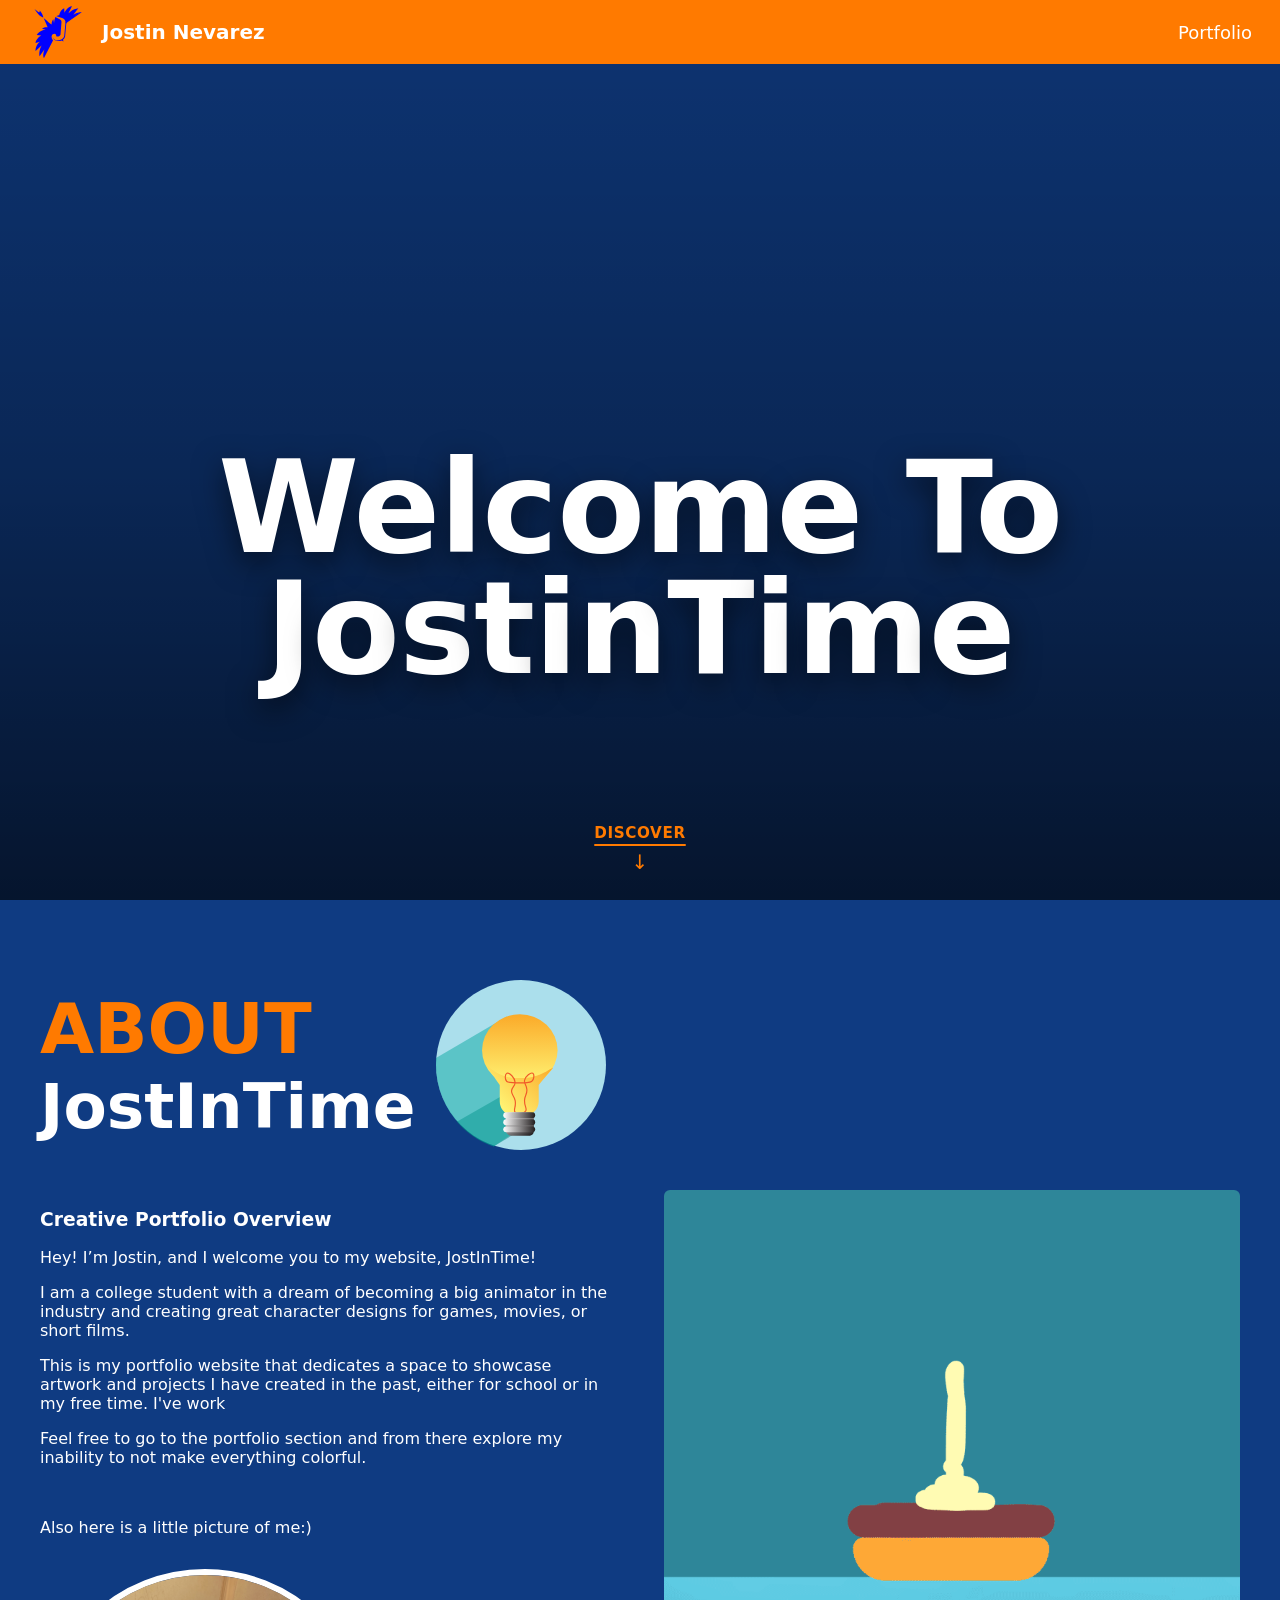
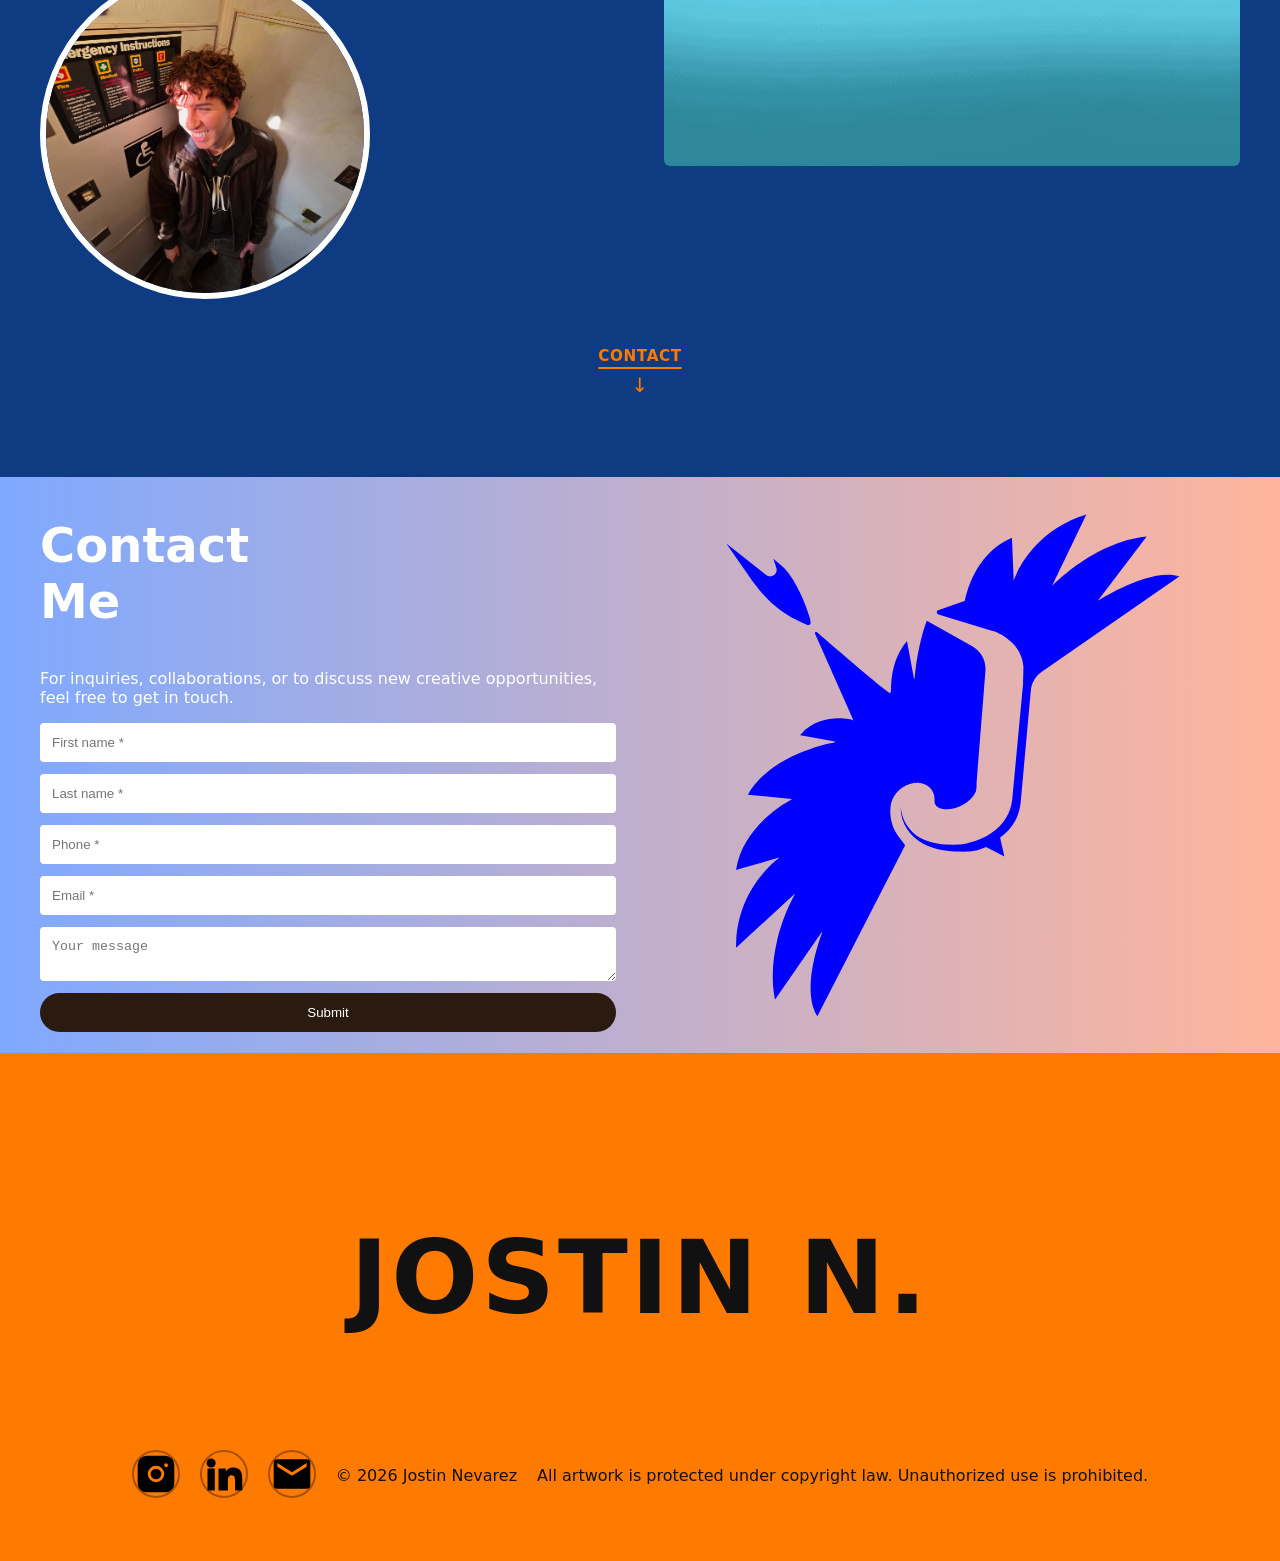
==== JostInTime/index.html @ 269faf14 "Update index.html" ====
<html lang="en">
<head>
  <meta charset="UTF-8" />
  <meta name="viewport" content="width=device-width, initial-scale=1.0" />
  <title>Jostin Nevarez | Portfolio</title>
  <link rel="stylesheet" href="css/main.css" />
  <link rel="icon" href="images/favicon.ico">
</head>

<body>
<!-- TOP BAR ---------------------------------------------------------------------------------->
  <header class="topbar">
    <div class="topbar-inner">
      <a class="brand" href="index.html">
        <img class="brand-logo" src="images/LOGO_3.svg" alt="Logo" />
        <span class="brand-name">Jostin Nevarez</span>
      </a>

      <nav class="nav">
        <a class="nav-link" href="portfolio/portfolio.html">Portfolio</a>
      </nav>
    </div>
  </header>

<!-- HERO ------------------------------------------------------------------------------------>
  <section class="hero">
  <video class="hero-video" autoplay muted loop playsinline>
    <source src="videos/AfterEffects/ParallaxProject.mp4" type="video/mp4" />
    Your browser does not support the video tag.
  </video>

  <div class="hero-overlay"></div>

  <div class="hero-content" id="heroText">
    <h1 class="hero-title">
      <span class="hero-line">Welcome To</span>
      <span id="heroAnimated">JostinTime</span>
    </h1>
  </div>

  <!-- NEW: bottom “discover” cue -->
  <div class="hero-scrollcue">
    <a href="#about" class="scrollcue-link">
      <span class="scrollcue-text">DISCOVER</span>
      <span class="scrollcue-arrow" aria-hidden="true">↓</span>
    </a>
  </div>
</section>

<!-- ABOUT ----------------------------------------------------------------------------------->
  <section id="about" class="about-section">
    <div class="about-container">

      <div class="about-header">
        <h2>ABOUT<br><span>JostInTime</span></h2>
        <img src="images/IconBulb.svg" alt="Idea icon">
      </div>

      <div class="about-content">
        <div class="about-text">
          <h3>Creative Portfolio Overview</h3>

          <p>Hey! I’m Jostin, and I welcome you to my website, JostInTime!</p>

          <p>
            I am a college student with a dream of becoming a big animator in the
            industry and creating great character designs for games, movies,
            or short films.
          </p>

          <p>
            This is my portfolio website that dedicates a space to showcase artwork
            and projects I have created in the past, either for school or in my
            free time. I've work
          </p>

          <p>
            Feel free to go to the portfolio section and from there explore my inability to not make everything colorful.
          </p>

          <br>
          <p>Also here is a little picture of me:)</p>

          <div class="portrait-wrap">
            <img src="images/portrait.jpg" alt="Portrait of Jostin">
          </div>
        </div>

        <div class="about-image-large">
          <img src="videos/gifs/gif1.gif" alt="Artwork preview">
        </div>
      </div>
<div class="about-scrollcue">
  <a href="#contact" class="scrollcue-link">
    <span class="scrollcue-text">CONTACT</span>
    <span class="scrollcue-arrow" aria-hidden="true">↓</span>
  </a>
</div>
    </div>
  </section>

<!-- CONTACT --------------------------------------------------------------------->
  <section id="contact" class="contact-section">
    <div class="contact-container">

      <div class="contact-form">
        <h2>Contact<br>Me</h2>

        <p>
          For inquiries, collaborations, or to discuss new creative
          opportunities, feel free to get in touch.
        </p>

        <form>
          <input type="text" placeholder="First name *">
          <input type="text" placeholder="Last name *">
          <input type="tel" placeholder="Phone *">
          <input type="email" placeholder="Email *">
          <textarea placeholder="Your message"></textarea>
          <button type="submit">Submit</button>
        </form>
      </div>

      <div class="contact-image">
        <img src="images/LOGO_3.svg" alt="Creative image">
      </div>

    </div>
  </section>

<!-- Footer ---------------------------------------------------------------------------->
  <footer class="footer-section">
    <div class="footer-inner">
      <h2 class="footer-name">JOSTIN N.</h2>

      <div class="footer-socials">
        <a href="https://www.instagram.com/jos__draws" target="_blank" rel="noopener" aria-label="Instagram" class="social-link">
          <svg viewBox="0 0 24 24" aria-hidden="true">
            <path d="M7 2h10a5 5 0 0 1 5 5v10a5 5 0 0 1-5 5H7a5 5 0 0 1-5-5V7a5 5 0 0 1 5-5zm5 5.5A4.5 4.5 0 1 0 16.5 12 4.51 4.51 0 0 0 12 7.5zm0 7.4A2.9 2.9 0 1 1 14.9 12 2.9 2.9 0 0 1 12 14.9zM17.5 6.2a1.05 1.05 0 1 0 1.05 1.05A1.05 1.05 0 0 0 17.5 6.2z"/>
          </svg>
        </a>

        <a href="https://www.linkedin.com/in/jostin-nevarez-8647343b5/" target="_blank" rel="noopener" aria-label="LinkedIn" class="social-link">
          <svg viewBox="0 0 24 24" aria-hidden="true">
            <path d="M4.98 3.5a2.48 2.48 0 1 1 0 4.96 2.48 2.48 0 0 1 0-4.96zM3 8.98h3.96V21H3zM9.02 8.98H13v1.64h.06a4.36 4.36 0 0 1 3.92-2.15c4.2 0 4.98 2.77 4.98 6.37V21h-3.96v-5.42c0-1.29-.03-2.95-1.8-2.95-1.8 0-2.08 1.4-2.08 2.85V21H9.02z"/>
          </svg>
        </a>

        <a href="mailto:jostinnev142005@gmail.com" aria-label="Email me" class="social-link">
          <svg viewBox="0 0 24 24" aria-hidden="true">
            <path d="M20 4H4a2 2 0 0 0-2 2v12a2 2 0 0 0 2 2h16a2 2 0 0 0 2-2V6a2 2 0 0 0-2-2zm0 4-8 5-8-5V6l8 5 8-5z"/>
          </svg>
        </a>
        <p>© 2026 Jostin Nevarez</p>
  <p>All artwork is protected under copyright law. Unauthorized use is prohibited.</p>
      </div>
    </div>
  </footer>

  <script>
  document.addEventListener("DOMContentLoaded", () => {
    const title = document.getElementById("heroAnimated");
    if (!title) return;

    const text = title.textContent || "";

    // Accessibility
    title.setAttribute("aria-label", text);

    // Clear text
    title.innerHTML = "";

    let index = 0;

    for (const ch of text) {
      const span = document.createElement("span");
      span.className = "char";
      span.style.setProperty("--i", index);
      span.textContent = ch;
      span.setAttribute("aria-hidden", "true");
      title.appendChild(span);
      index++;
    }
  });
</script>


</body>
</html>
---- JostInTime/css/main.css ----
/* Basic reset */
* { box-sizing: border-box; }
html, body { height: 100%; }

/* Smooth scrolling for anchor links like #about */
html { scroll-behavior: smooth; }

body {
  margin: 0;
  font-family: system-ui, -apple-system, Segoe UI, Roboto, Arial, sans-serif;
  color: #fff;
  background: #0b1020;
}

/* ===== Top bar ===== */
.topbar {
  background: #ff7a00;
  height: 64px;
  display: flex;
  align-items: center;
}

.topbar-inner {
  width: 100%;
  padding: 0 28px;
  display: flex;
  align-items: center;
  justify-content: space-between;
}

.brand {
  display: inline-flex;
  align-items: center;
  gap: 14px;
  text-decoration: none;
  color: #fff;
}

.brand-logo {
  width: 60px;
  height: 60px;
  object-fit: contain;
}

.brand-name {
  font-weight: 600;
  font-size: 20px;
}

.nav-link {
  text-decoration: none;
  color: #fff;
  font-size: 18px;
  font-weight: 500;
}

.nav-link:hover { opacity: 0.85; }

/* ===== Hero ===== */
.hero {
  position: relative;
  height: calc(100vh - 64px);
  min-height: 520px;
  overflow: hidden;
  background: #0f3b82;
}

.hero-video {
  position: absolute;
  inset: 0;
  width: 100%;
  height: 100%;
  object-fit: cover;
  z-index: 0;
}

.hero-overlay {
  position: absolute;
  inset: 0;
  background: linear-gradient(
    to bottom,
    rgba(0,0,0,0.15),
    rgba(0,0,0,0.35),
    rgba(0,0,0,0.65)
  );
  z-index: 1;
}

/* Hero title */
.hero-content {
  position: absolute;
  bottom: 210px;
  left: 50%;
  transform: translateX(-50%);
  width: 100%;
  padding: 0 24px;
  text-align: center;
  z-index: 2;
}

.hero-content h1 {
  margin: 0;
  font-size: clamp(90px, 10vw, 150px);
  font-weight: 800;
  letter-spacing: -1px;
  line-height: 0.95;
  text-shadow: 0 10px 30px rgba(0,0,0,0.55);
}

/* Stack lines */
.hero-title {
  display: flex;
  flex-direction: column;
  align-items: center;
}

.hero-line {
  display: block;
}

/* ===== Continuous letter wave animation ===== */
.hero-title span.char {
  display: inline-block;
  animation: heroWave 2.6s ease-in-out infinite;
  animation-delay: calc(var(--i) * 0.12s);
}

@keyframes heroWave {
  0%   { transform: translateY(0); }
  15%  { transform: translateY(-14px); }
  30%  { transform: translateY(0); }
  100% { transform: translateY(0); }
}

/* Accessibility */
@media (prefers-reduced-motion: reduce) {
  .hero-title span.char {
    animation: none;
  }
}

/* ===== Scroll cue ===== */
.scrollcue-link {
  display: inline-flex;
  flex-direction: column;
  align-items: center;
  gap: 8px;
  text-decoration: none;
}

.scrollcue-text {
  color: #ff7a00;
  font-size: 0.95rem;
  font-weight: 600;
  letter-spacing: 0.6px;
  text-decoration: underline;
  text-underline-offset: 6px;
  text-decoration-thickness: 2px;
}

.scrollcue-arrow {
  color: #ff7a00;
  font-size: 1.25rem;
  animation: scrollCueBounce 1.4s infinite ease-in-out;
}

.hero-scrollcue {
  position: absolute;
  left: 50%;
  bottom: 26px;
  transform: translateX(-50%);
  z-index: 2;
}

@keyframes scrollCueBounce {
  0%, 100% { transform: translateY(0); opacity: 0.9; }
  50% { transform: translateY(6px); opacity: 1; }
}

/* ===== About ===== */
.about-section {
  background: #0f3b82;
  padding: 80px 0;
}

.about-container {
  width: min(1200px, calc(100% - 48px));
  margin: 0 auto;
}

.about-header {
  display: flex;
  align-items: center;
  gap: 20px;
}

.about-header h2 {
  margin: 0;
  font-size: 70px;
  color: #ff7a00;
}

.about-header span {
  color: #fff;
  font-size: 63px;
}

.about-header img {
  width: 170px;
}

.about-content {
  display: grid;
  grid-template-columns: 1fr 1fr;
  gap: 48px;
  margin-top: 40px;
}

.portrait-wrap {
  width: 330px;
  height: 330px;
  border-radius: 50%;
  overflow: hidden;
  margin-top: 32px;
  border: 6px solid #fff;
}

.portrait-wrap img {
  width: 100%;
  height: 100%;
  object-fit: cover;
}

.about-image-large img {
  width: 100%;
  border-radius: 6px;
}

.about-scrollcue {
  display: flex;
  justify-content: center;
  margin-top: 48px;
}

/* ===== Contact ===== */
.contact-section {
  background: linear-gradient(to right, #7fa9ff, #ffb59c);
}

.contact-container {
  width: min(1200px, calc(100% - 48px));
  margin: 0 auto;
  display: grid;
  grid-template-columns: 1fr 1fr;
  gap: 48px;
}

.contact-form h2 {
  font-size: 48px;
}

.contact-form form {
  display: grid;
  gap: 12px;
}

.contact-form input,
.contact-form textarea {
  padding: 12px;
  border-radius: 4px;
  border: none;
}

.contact-form button {
  padding: 12px;
  border-radius: 20px;
  background: #2b1a10;
  color: #fff;
  border: none;
}

/* ===== Footer ===== */
.footer-section {
  background: #ff7a00;
  padding: 80px 24px 60px;
  color: #111;
}

.footer-inner {
  width: min(1200px, calc(100% - 48px));
  margin: 0 auto;
  display: flex;
  flex-direction: column;
  align-items: center;
  gap: 28px;
}

.footer-name {
  font-size: clamp(48px, 8vw, 120px);
  letter-spacing: 3px;
}

.footer-socials {
  display: flex;
  gap: 20px;
}

.social-link {
  width: 48px;
  height: 48px;
  border-radius: 999px;
  border: 2px solid rgba(0,0,0,0.35);
  display: grid;
  place-items: center;
}

.social-link:hover {
  background: rgba(0,0,0,0.12);
  transform: translateY(-2px);
}
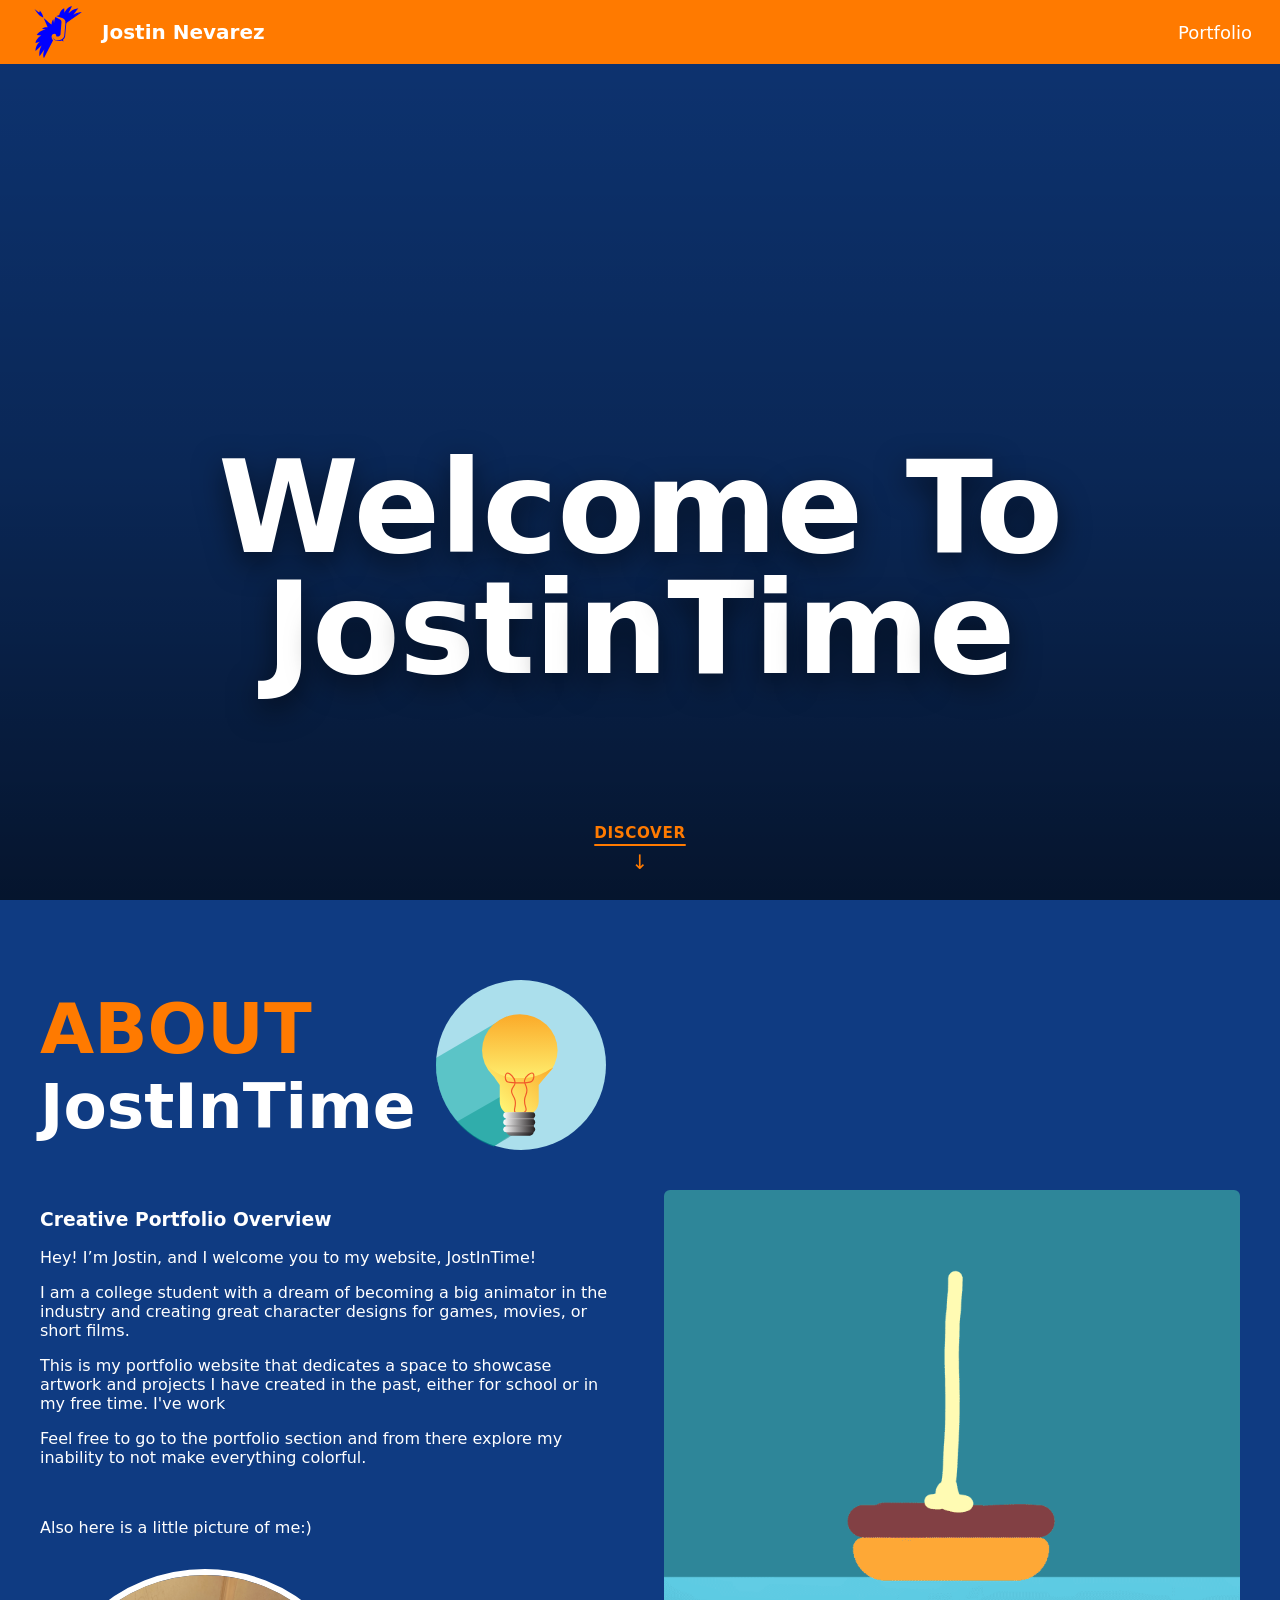
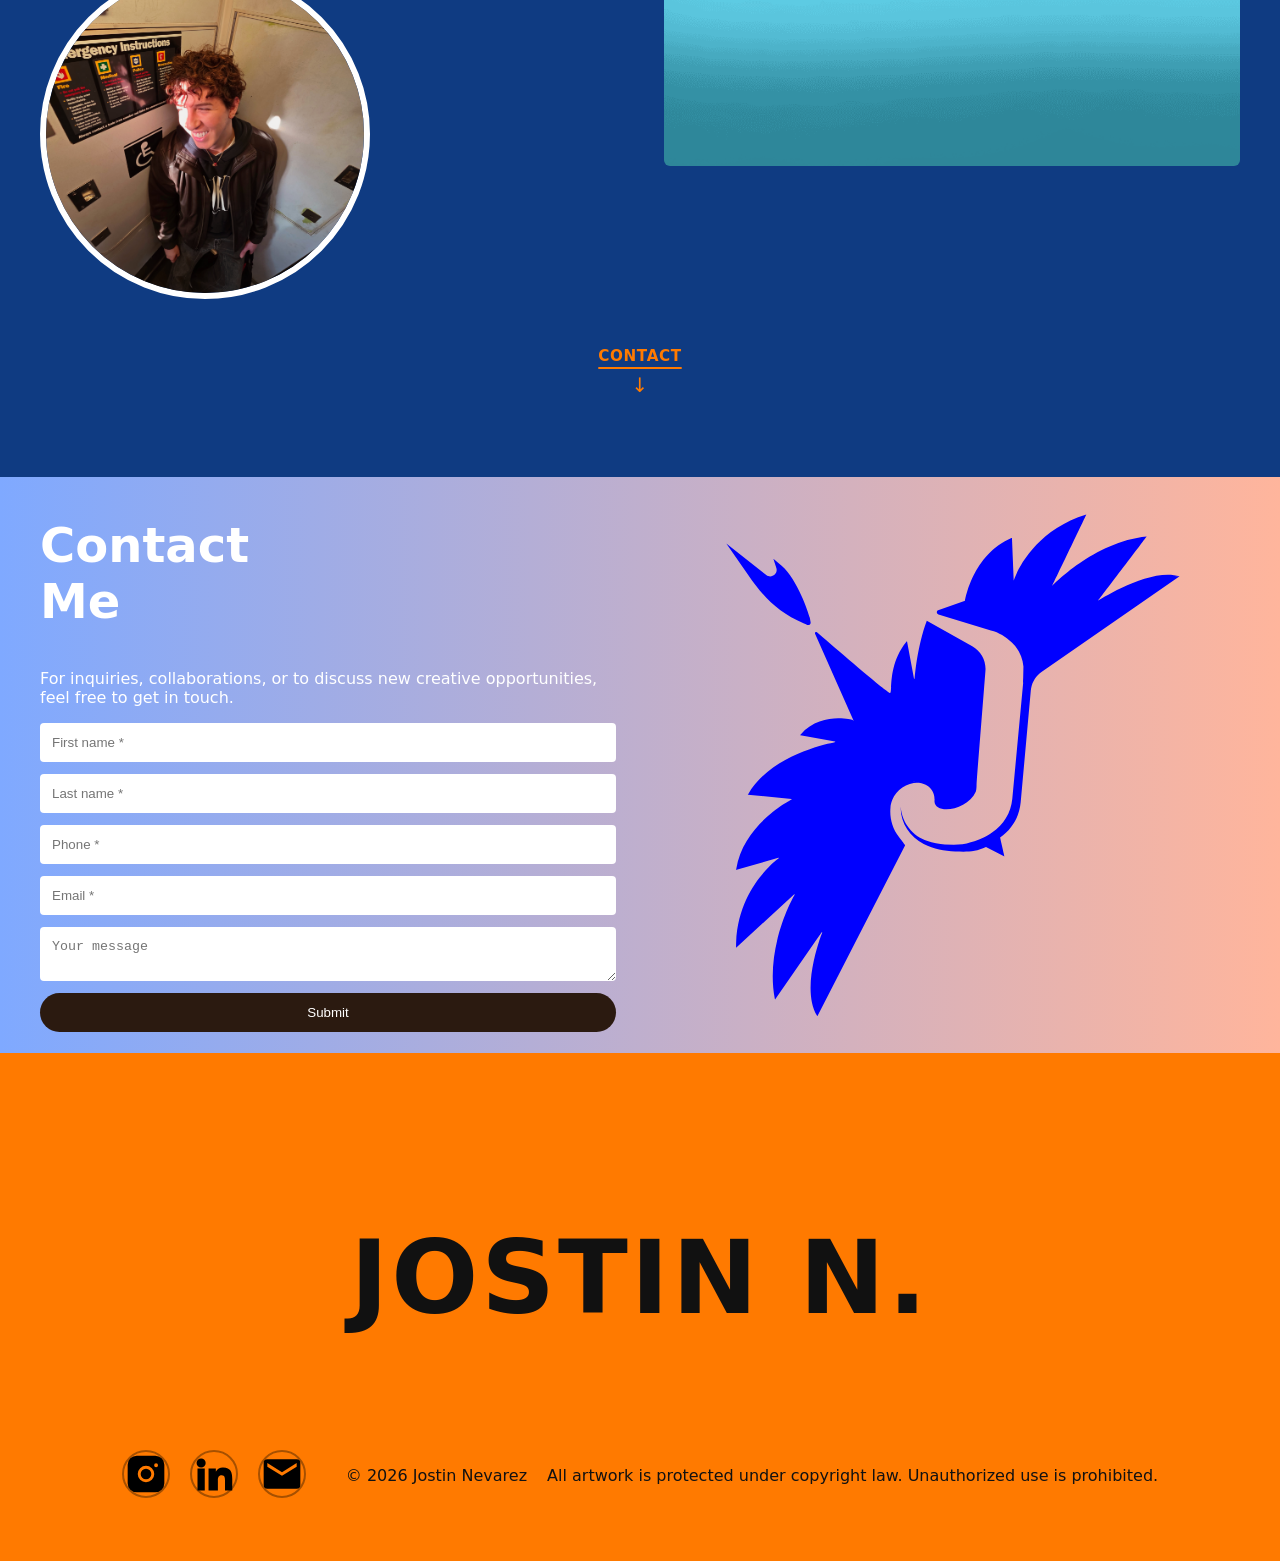
==== commit bec5eb29: "Update index.html" ====
--- a/JostInTime/index.html
+++ b/JostInTime/index.html
@@ -151,6 +151,7 @@
             <path d="M20 4H4a2 2 0 0 0-2 2v12a2 2 0 0 0 2 2h16a2 2 0 0 0 2-2V6a2 2 0 0 0-2-2zm0 4-8 5-8-5V6l8 5 8-5z"/>
           </svg>
         </a>
+        <br>
         <p>© 2026 Jostin Nevarez</p>
   <p>All artwork is protected under copyright law. Unauthorized use is prohibited.</p>
       </div>
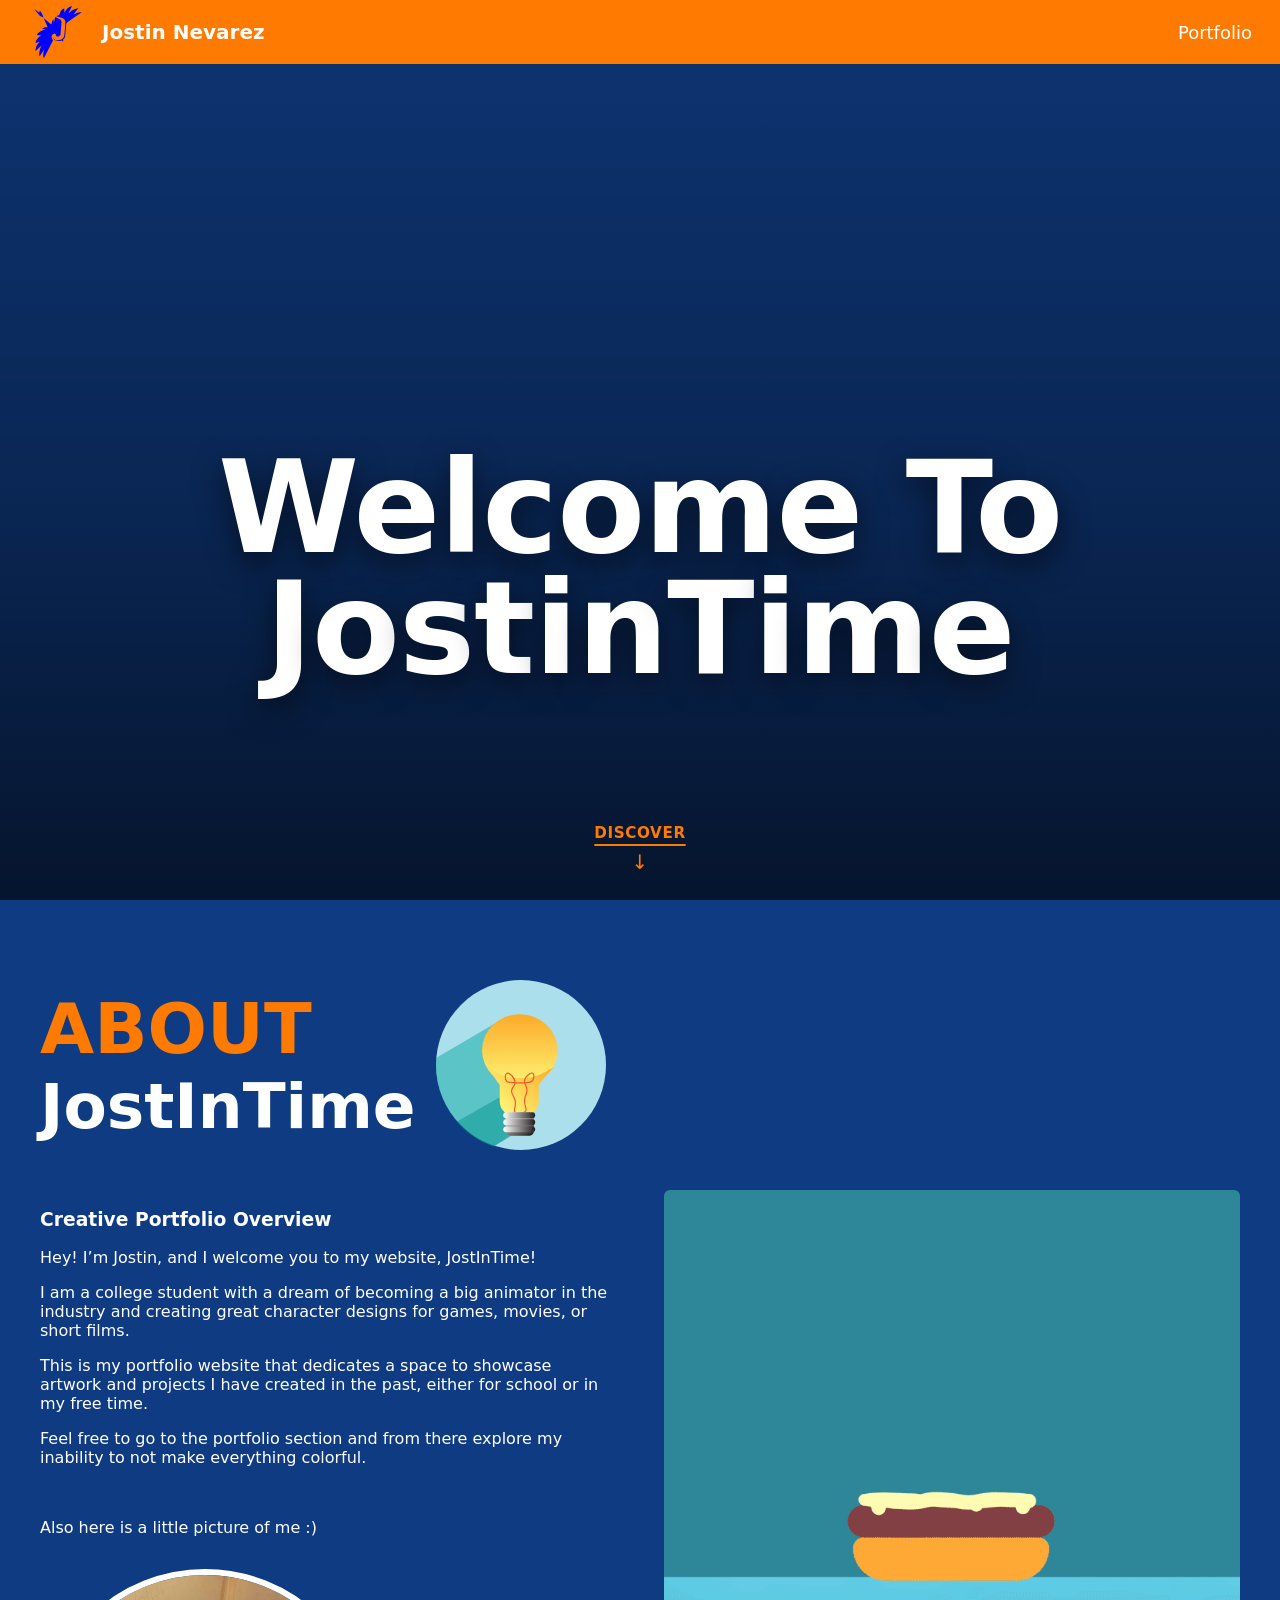
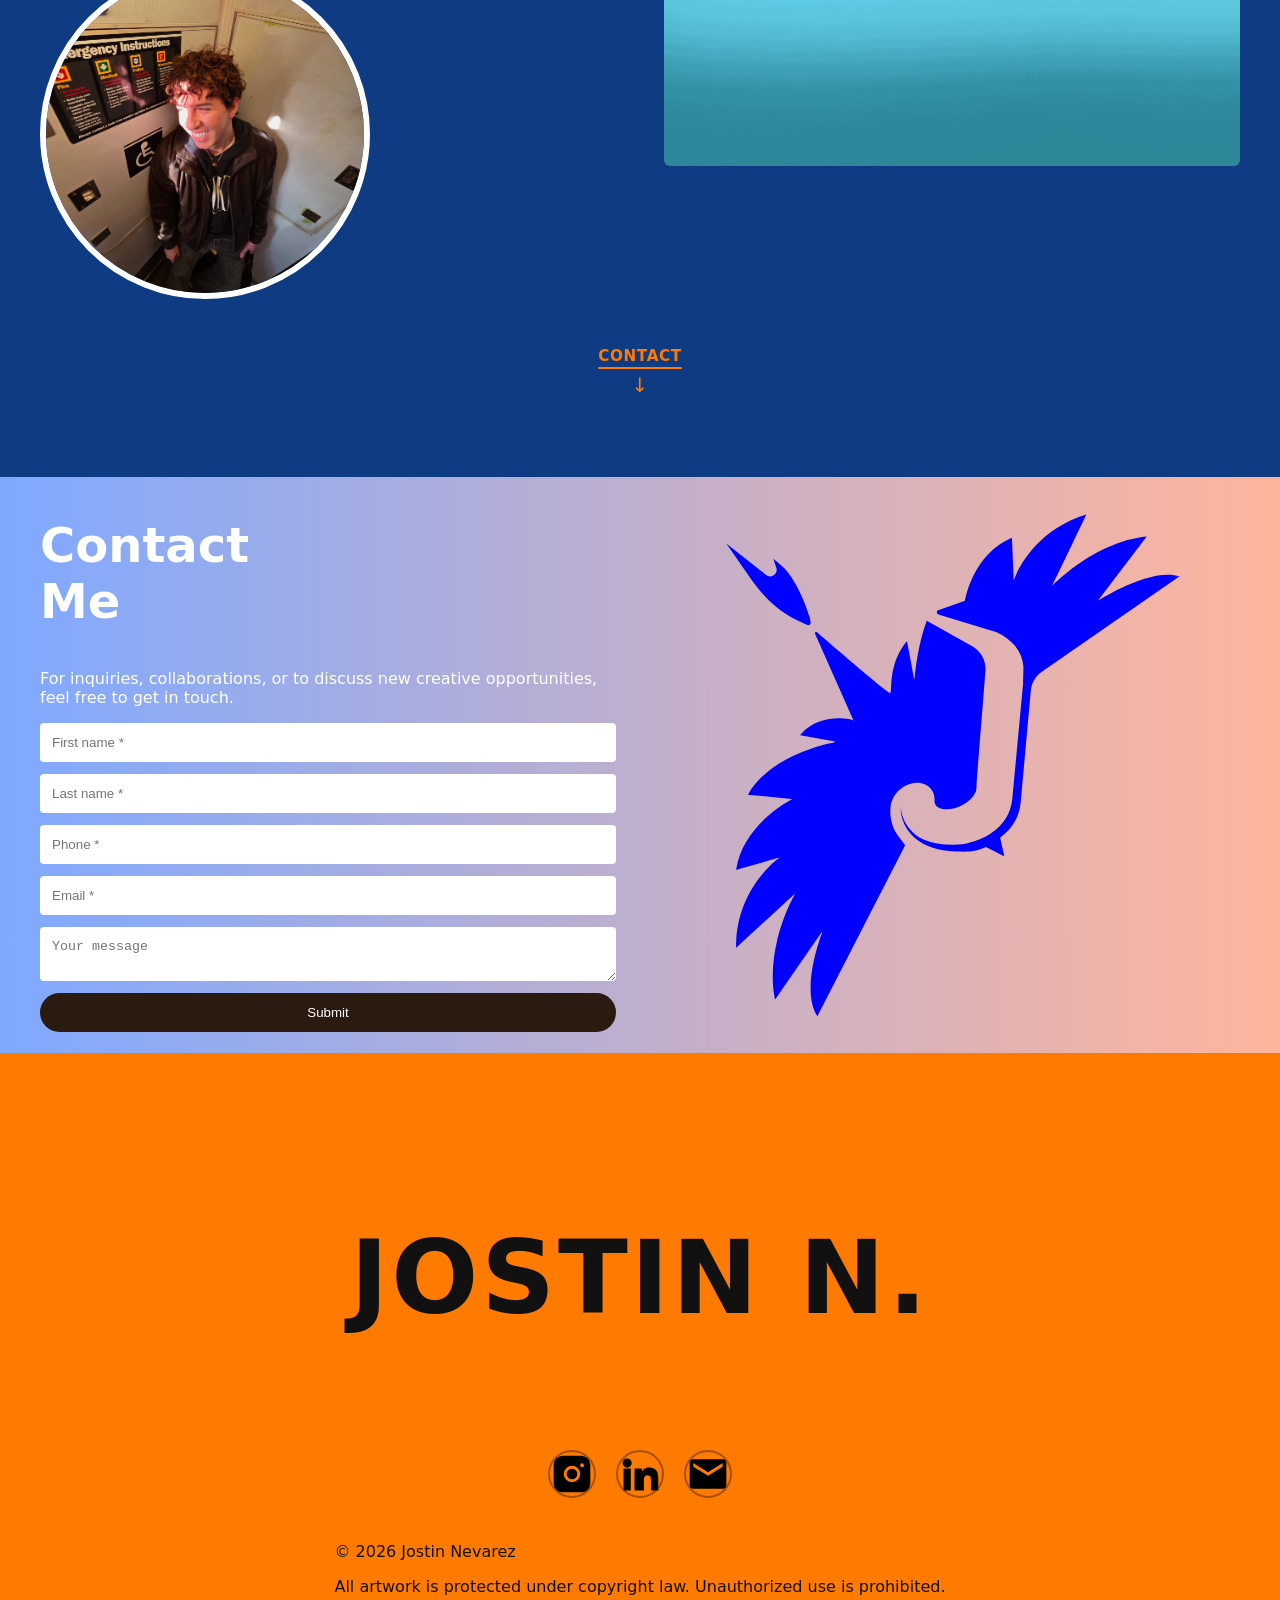
==== commit c6ab10dc: "Update index.html" ====
--- a/JostInTime/index.html
+++ b/JostInTime/index.html
@@ -8,22 +8,23 @@
 </head>
 
 <body>
+
 <!-- TOP BAR ---------------------------------------------------------------------------------->
-  <header class="topbar">
-    <div class="topbar-inner">
-      <a class="brand" href="index.html">
-        <img class="brand-logo" src="images/LOGO_3.svg" alt="Logo" />
-        <span class="brand-name">Jostin Nevarez</span>
-      </a>
-
-      <nav class="nav">
-        <a class="nav-link" href="portfolio/portfolio.html">Portfolio</a>
-      </nav>
-    </div>
-  </header>
+<header class="topbar">
+  <div class="topbar-inner">
+    <a class="brand" href="index.html">
+      <img class="brand-logo" src="images/LOGO_3.svg" alt="Logo" />
+      <span class="brand-name">Jostin Nevarez</span>
+    </a>
+
+    <nav class="nav">
+      <a class="nav-link" href="portfolio/portfolio.html">Portfolio</a>
+    </nav>
+  </div>
+</header>
 
 <!-- HERO ------------------------------------------------------------------------------------>
-  <section class="hero">
+<section class="hero">
   <video class="hero-video" autoplay muted loop playsinline>
     <source src="videos/AfterEffects/ParallaxProject.mp4" type="video/mp4" />
     Your browser does not support the video tag.
@@ -38,7 +39,6 @@
     </h1>
   </div>
 
-  <!-- NEW: bottom “discover” cue -->
   <div class="hero-scrollcue">
     <a href="#about" class="scrollcue-link">
       <span class="scrollcue-text">DISCOVER</span>
@@ -48,151 +48,158 @@
 </section>
 
 <!-- ABOUT ----------------------------------------------------------------------------------->
-  <section id="about" class="about-section">
-    <div class="about-container">
-
-      <div class="about-header">
-        <h2>ABOUT<br><span>JostInTime</span></h2>
-        <img src="images/IconBulb.svg" alt="Idea icon">
-      </div>
-
-      <div class="about-content">
-        <div class="about-text">
-          <h3>Creative Portfolio Overview</h3>
-
-          <p>Hey! I’m Jostin, and I welcome you to my website, JostInTime!</p>
-
-          <p>
-            I am a college student with a dream of becoming a big animator in the
-            industry and creating great character designs for games, movies,
-            or short films.
-          </p>
-
-          <p>
-            This is my portfolio website that dedicates a space to showcase artwork
-            and projects I have created in the past, either for school or in my
-            free time. I've work
-          </p>
-
-          <p>
-            Feel free to go to the portfolio section and from there explore my inability to not make everything colorful.
-          </p>
-
-          <br>
-          <p>Also here is a little picture of me:)</p>
-
-          <div class="portrait-wrap">
-            <img src="images/portrait.jpg" alt="Portrait of Jostin">
-          </div>
-        </div>
-
-        <div class="about-image-large">
-          <img src="videos/gifs/gif1.gif" alt="Artwork preview">
+<section id="about" class="about-section">
+  <div class="about-container">
+
+    <div class="about-header">
+      <h2>ABOUT<br><span>JostInTime</span></h2>
+      <img src="images/IconBulb.svg" alt="Idea icon">
+    </div>
+
+    <div class="about-content">
+      <div class="about-text">
+        <h3>Creative Portfolio Overview</h3>
+
+        <p>Hey! I’m Jostin, and I welcome you to my website, JostInTime!</p>
+
+        <p>
+          I am a college student with a dream of becoming a big animator in the
+          industry and creating great character designs for games, movies,
+          or short films.
+        </p>
+
+        <p>
+          This is my portfolio website that dedicates a space to showcase artwork
+          and projects I have created in the past, either for school or in my
+          free time.
+        </p>
+
+        <p>
+          Feel free to go to the portfolio section and from there explore my inability
+          to not make everything colorful.
+        </p>
+
+        <br>
+
+        <p>Also here is a little picture of me :)</p>
+
+        <div class="portrait-wrap">
+          <img src="images/portrait.jpg" alt="Portrait of Jostin">
         </div>
       </div>
-<div class="about-scrollcue">
-  <a href="#contact" class="scrollcue-link">
-    <span class="scrollcue-text">CONTACT</span>
-    <span class="scrollcue-arrow" aria-hidden="true">↓</span>
-  </a>
-</div>
-    </div>
-  </section>
-
-<!-- CONTACT --------------------------------------------------------------------->
-  <section id="contact" class="contact-section">
-    <div class="contact-container">
-
-      <div class="contact-form">
-        <h2>Contact<br>Me</h2>
-
-        <p>
-          For inquiries, collaborations, or to discuss new creative
-          opportunities, feel free to get in touch.
-        </p>
-
-        <form>
-          <input type="text" placeholder="First name *">
-          <input type="text" placeholder="Last name *">
-          <input type="tel" placeholder="Phone *">
-          <input type="email" placeholder="Email *">
-          <textarea placeholder="Your message"></textarea>
-          <button type="submit">Submit</button>
-        </form>
+
+      <div class="about-image-large">
+        <img src="videos/gifs/gif1.gif" alt="Artwork preview">
       </div>
-
-      <div class="contact-image">
-        <img src="images/LOGO_3.svg" alt="Creative image">
-      </div>
-
-    </div>
-  </section>
-
-<!-- Footer ---------------------------------------------------------------------------->
-  <footer class="footer-section">
-    <div class="footer-inner">
-      <h2 class="footer-name">JOSTIN N.</h2>
-
-      <div class="footer-socials">
-        <a href="https://www.instagram.com/jos__draws" target="_blank" rel="noopener" aria-label="Instagram" class="social-link">
-          <svg viewBox="0 0 24 24" aria-hidden="true">
-            <path d="M7 2h10a5 5 0 0 1 5 5v10a5 5 0 0 1-5 5H7a5 5 0 0 1-5-5V7a5 5 0 0 1 5-5zm5 5.5A4.5 4.5 0 1 0 16.5 12 4.51 4.51 0 0 0 12 7.5zm0 7.4A2.9 2.9 0 1 1 14.9 12 2.9 2.9 0 0 1 12 14.9zM17.5 6.2a1.05 1.05 0 1 0 1.05 1.05A1.05 1.05 0 0 0 17.5 6.2z"/>
-          </svg>
-        </a>
-
-        <a href="https://www.linkedin.com/in/jostin-nevarez-8647343b5/" target="_blank" rel="noopener" aria-label="LinkedIn" class="social-link">
-          <svg viewBox="0 0 24 24" aria-hidden="true">
-            <path d="M4.98 3.5a2.48 2.48 0 1 1 0 4.96 2.48 2.48 0 0 1 0-4.96zM3 8.98h3.96V21H3zM9.02 8.98H13v1.64h.06a4.36 4.36 0 0 1 3.92-2.15c4.2 0 4.98 2.77 4.98 6.37V21h-3.96v-5.42c0-1.29-.03-2.95-1.8-2.95-1.8 0-2.08 1.4-2.08 2.85V21H9.02z"/>
-          </svg>
-        </a>
-
-        <a href="mailto:jostinnev142005@gmail.com" aria-label="Email me" class="social-link">
-          <svg viewBox="0 0 24 24" aria-hidden="true">
-            <path d="M20 4H4a2 2 0 0 0-2 2v12a2 2 0 0 0 2 2h16a2 2 0 0 0 2-2V6a2 2 0 0 0-2-2zm0 4-8 5-8-5V6l8 5 8-5z"/>
-          </svg>
-        </a>
-        <br>
-        <p>© 2026 Jostin Nevarez</p>
-  <p>All artwork is protected under copyright law. Unauthorized use is prohibited.</p>
-      </div>
-    </div>
-  </footer>
-
-  <script>
+    </div>
+
+    <div class="about-scrollcue">
+      <a href="#contact" class="scrollcue-link">
+        <span class="scrollcue-text">CONTACT</span>
+        <span class="scrollcue-arrow" aria-hidden="true">↓</span>
+      </a>
+    </div>
+
+  </div>
+</section>
+
+<!-- CONTACT --------------------------------------------------------------------------------->
+<section id="contact" class="contact-section">
+  <div class="contact-container">
+
+    <div class="contact-form">
+      <h2>Contact<br>Me</h2>
+
+      <p>
+        For inquiries, collaborations, or to discuss new creative
+        opportunities, feel free to get in touch.
+      </p>
+
+      <form>
+        <input type="text" placeholder="First name *">
+        <input type="text" placeholder="Last name *">
+        <input type="tel" placeholder="Phone *">
+        <input type="email" placeholder="Email *">
+        <textarea placeholder="Your message"></textarea>
+        <button type="submit">Submit</button>
+      </form>
+    </div>
+
+    <div class="contact-image">
+      <img src="images/LOGO_3.svg" alt="Jostin Nevarez logo">
+    </div>
+
+  </div>
+</section>
+
+<!-- FOOTER ---------------------------------------------------------------------------------->
+<footer class="footer-section">
+  <div class="footer-inner">
+    <h2 class="footer-name">JOSTIN N.</h2>
+
+    <div class="footer-socials">
+      <a href="https://www.instagram.com/jos__draws" target="_blank" rel="noopener" aria-label="Instagram" class="social-link">
+        <svg viewBox="0 0 24 24" aria-hidden="true">
+          <path d="M7 2h10a5 5 0 0 1 5 5v10a5 5 0 0 1-5 5H7a5 5 0 0 1-5-5V7a5 5 0 0 1 5-5zm5 5.5A4.5 4.5 0 1 0 16.5 12 4.51 4.51 0 0 0 12 7.5zm0 7.4A2.9 2.9 0 1 1 14.9 12 2.9 2.9 0 0 1 12 14.9zM17.5 6.2a1.05 1.05 0 1 0 1.05 1.05A1.05 1.05 0 0 0 17.5 6.2z"/>
+        </svg>
+      </a>
+
+      <a href="https://www.linkedin.com/in/jostin-nevarez-8647343b5/" target="_blank" rel="noopener" aria-label="LinkedIn" class="social-link">
+        <svg viewBox="0 0 24 24" aria-hidden="true">
+          <path d="M4.98 3.5a2.48 2.48 0 1 1 0 4.96 2.48 2.48 0 0 1 0-4.96zM3 8.98h3.96V21H3zM9.02 8.98H13v1.64h.06a4.36 4.36 0 0 1 3.92-2.15c4.2 0 4.98 2.77 4.98 6.37V21h-3.96v-5.42c0-1.29-.03-2.95-1.8-2.95-1.8 0-2.08 1.4-2.08 2.85V21H9.02z"/>
+        </svg>
+      </a>
+
+      <a href="mailto:jostinnev142005@gmail.com" aria-label="Email me" class="social-link">
+        <svg viewBox="0 0 24 24" aria-hidden="true">
+          <path d="M20 4H4a2 2 0 0 0-2 2v12a2 2 0 0 0 2 2h16a2 2 0 0 0 2-2V6a2 2 0 0 0-2-2zm0 4-8 5-8-5V6l8 5 8-5z"/>
+        </svg>
+      </a>
+    </div>
+
+    <div class="footer-copy">
+      <p>© 2026 Jostin Nevarez</p>
+      <p>All artwork is protected under copyright law. Unauthorized use is prohibited.</p>
+    </div>
+  </div>
+</footer>
+
+<script>
   document.addEventListener("DOMContentLoaded", () => {
     const title = document.getElementById("heroAnimated");
-    if (!title) return;
-
-    const text = title.textContent || "";
-
-    // Accessibility
-    title.setAttribute("aria-label", text);
-
-    // Clear text
-    title.innerHTML = "";
-
-    let index = 0;
-
-    for (const ch of text) {
-      const span = document.createElement("span");
-      span.className = "char";
-      span.style.setProperty("--i", index);
-      span.textContent = ch;
-      span.setAttribute("aria-hidden", "true");
-      title.appendChild(span);
-      index++;
+
+    if (title) {
+      const text = title.textContent || "";
+
+      title.setAttribute("aria-label", text);
+      title.innerHTML = "";
+
+      let index = 0;
+
+      for (const ch of text) {
+        const span = document.createElement("span");
+        span.className = "char";
+        span.style.setProperty("--i", index);
+        span.textContent = ch;
+        span.setAttribute("aria-hidden", "true");
+        title.appendChild(span);
+        index++;
+      }
     }
+
+    /* Auto-scroll to About section after 5 seconds */
+    setTimeout(() => {
+      const aboutSection = document.getElementById("about");
+
+      if (aboutSection) {
+        aboutSection.scrollIntoView({
+          behavior: "smooth",
+          block: "start"
+        });
+      }
+    }, 5000);
   });
 </script>
 
-
 </body>
 </html>
-
-
-
-
-
-
-
-
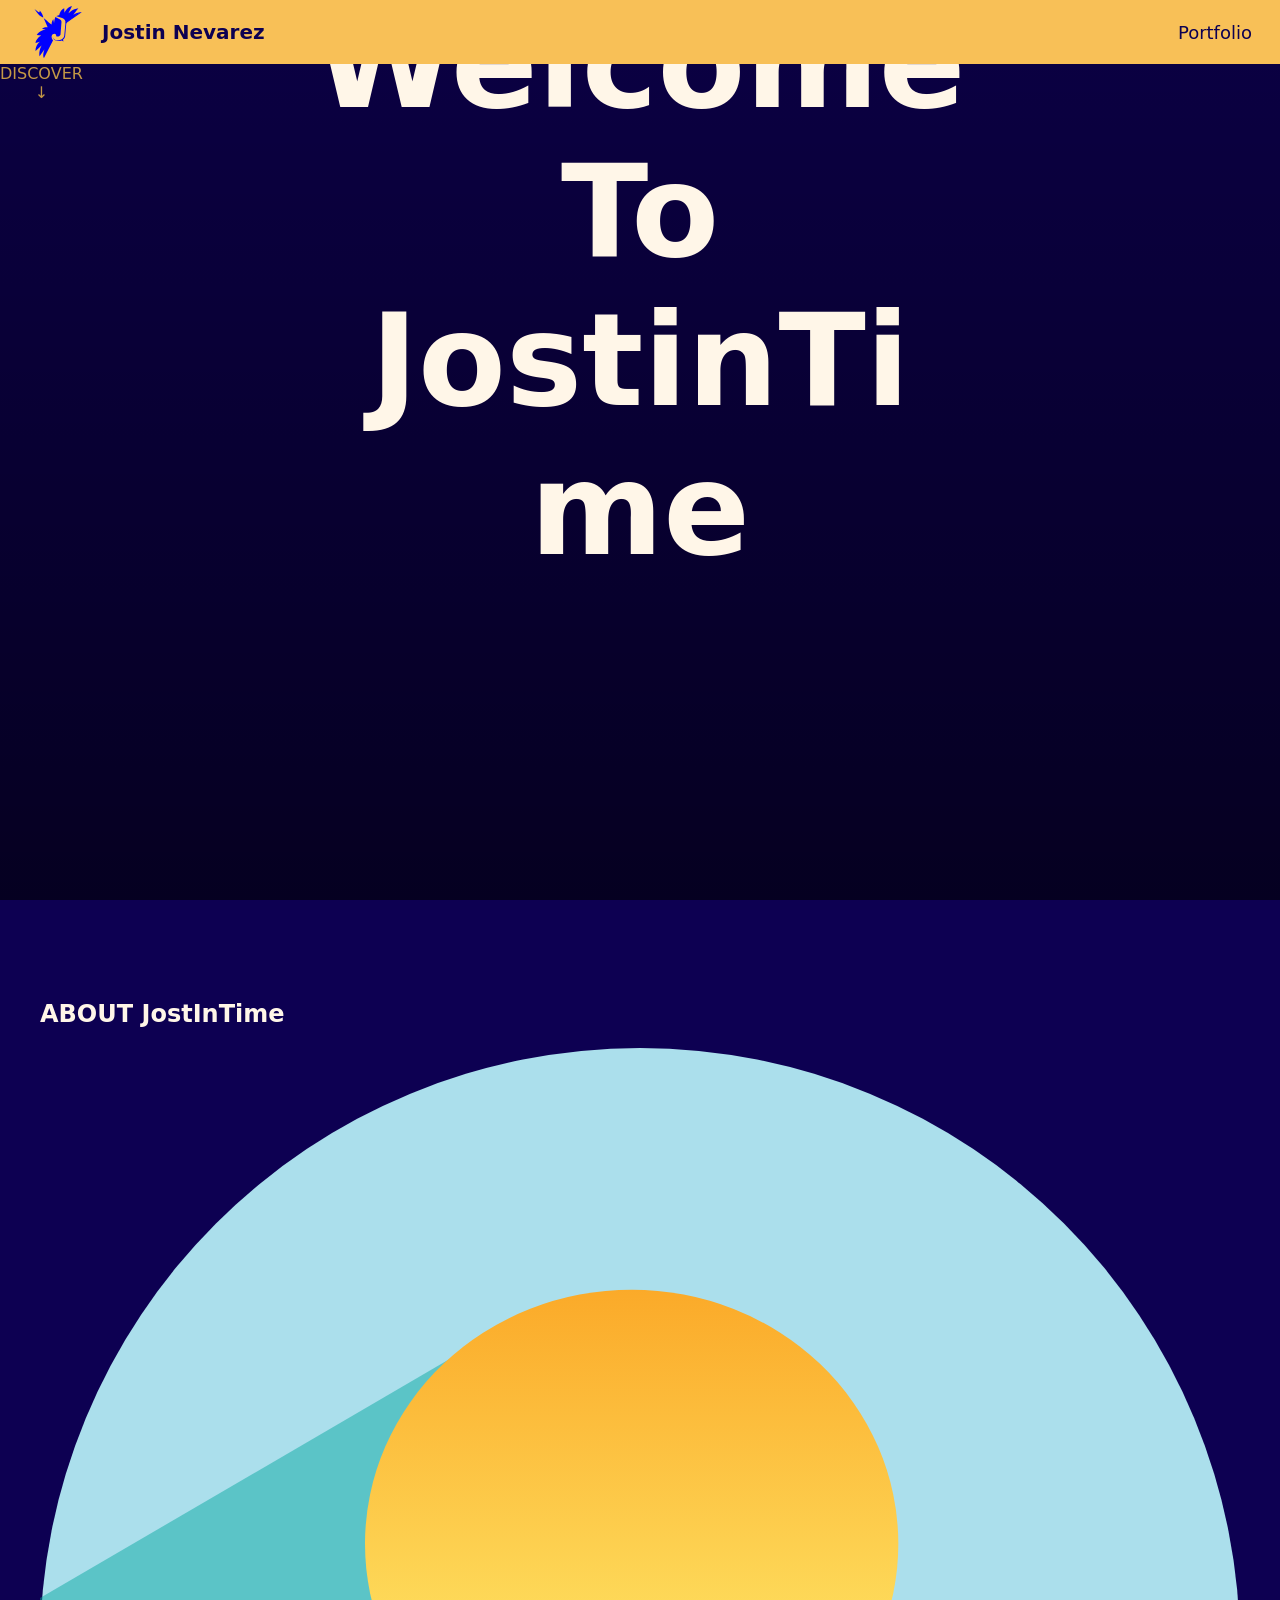
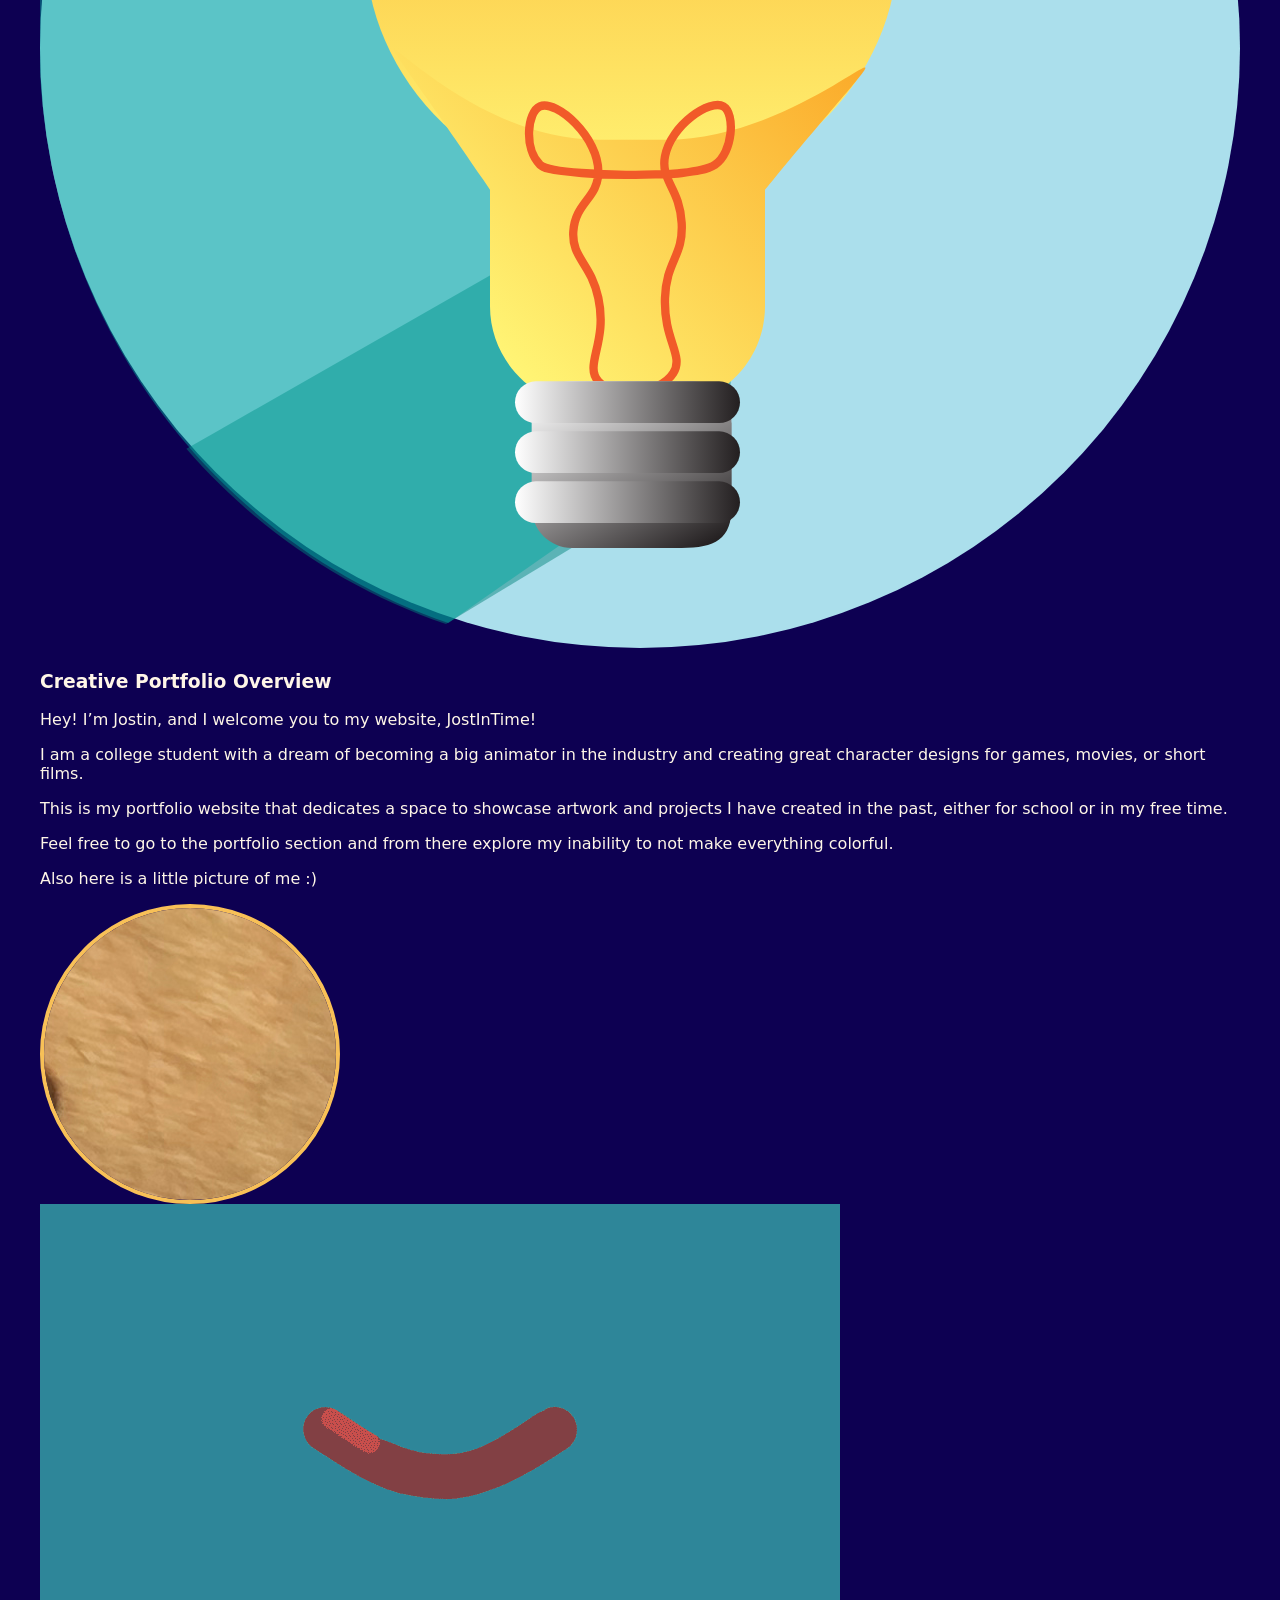
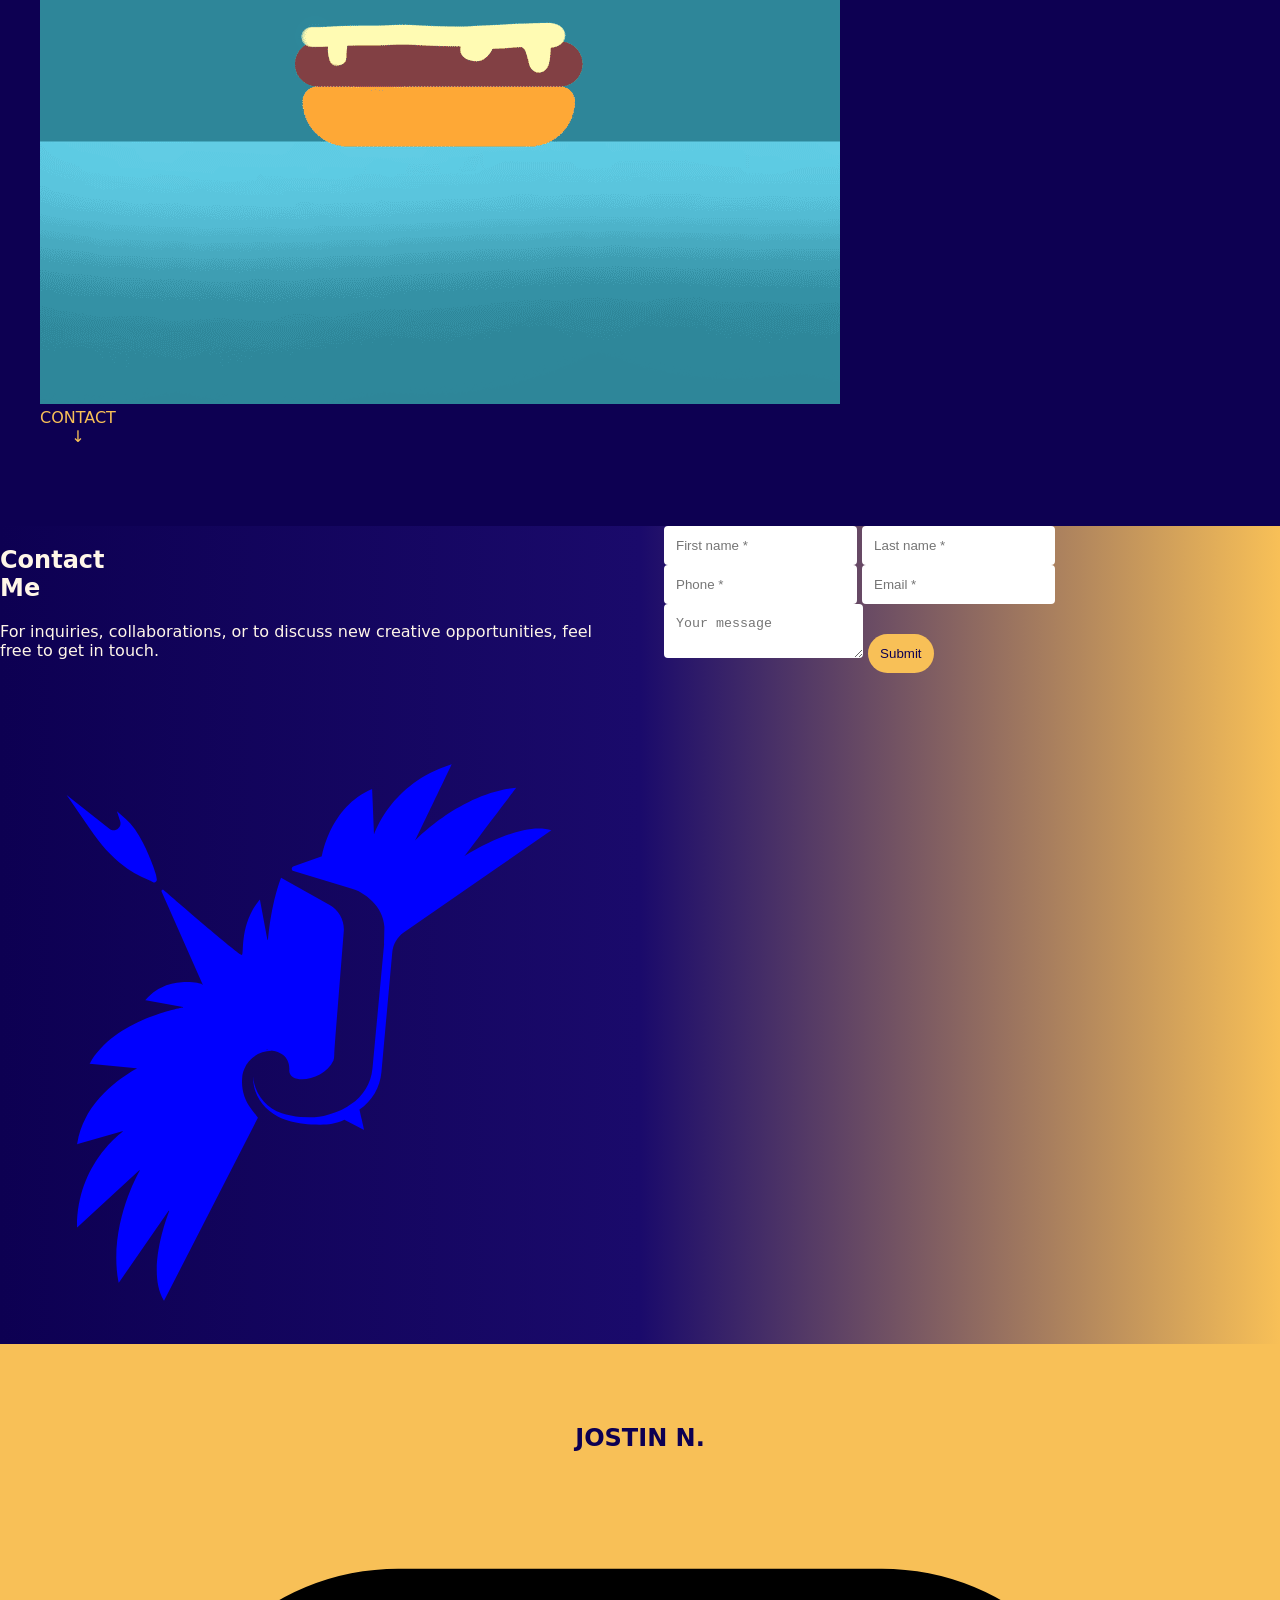
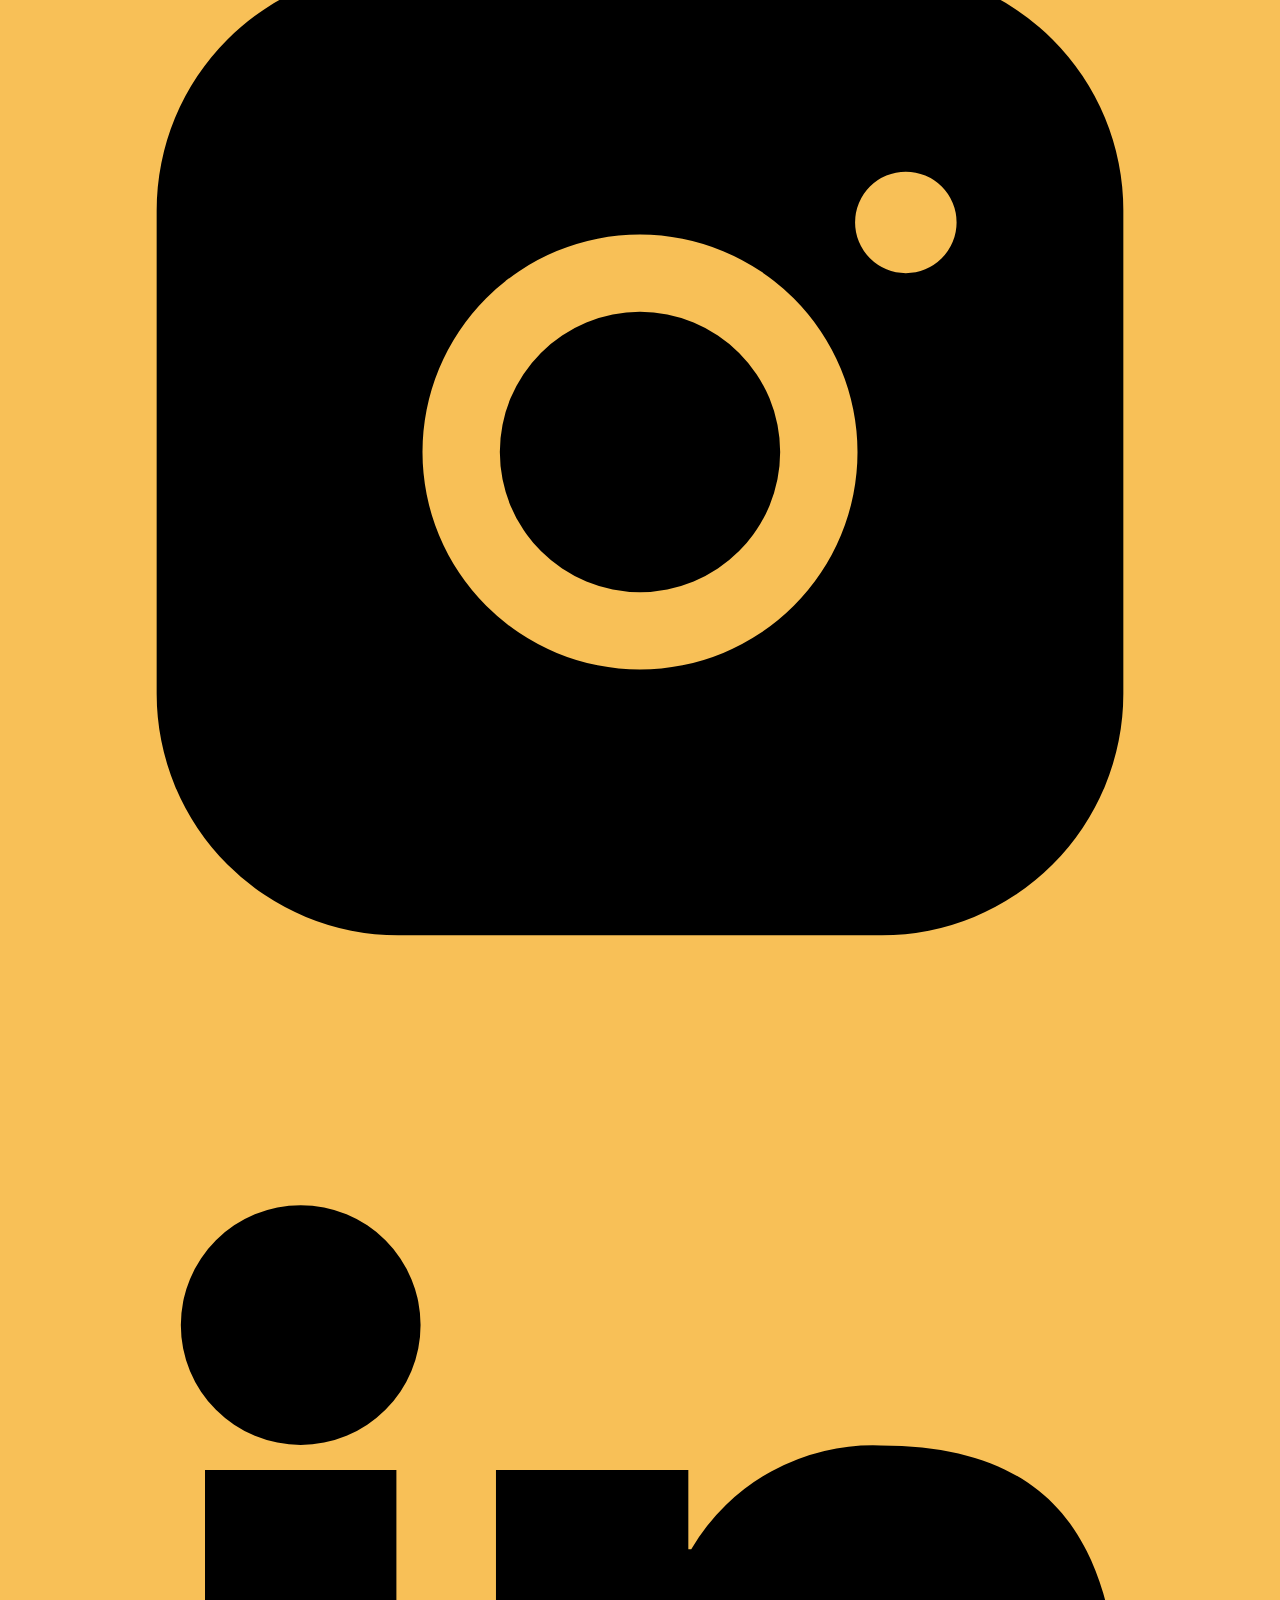
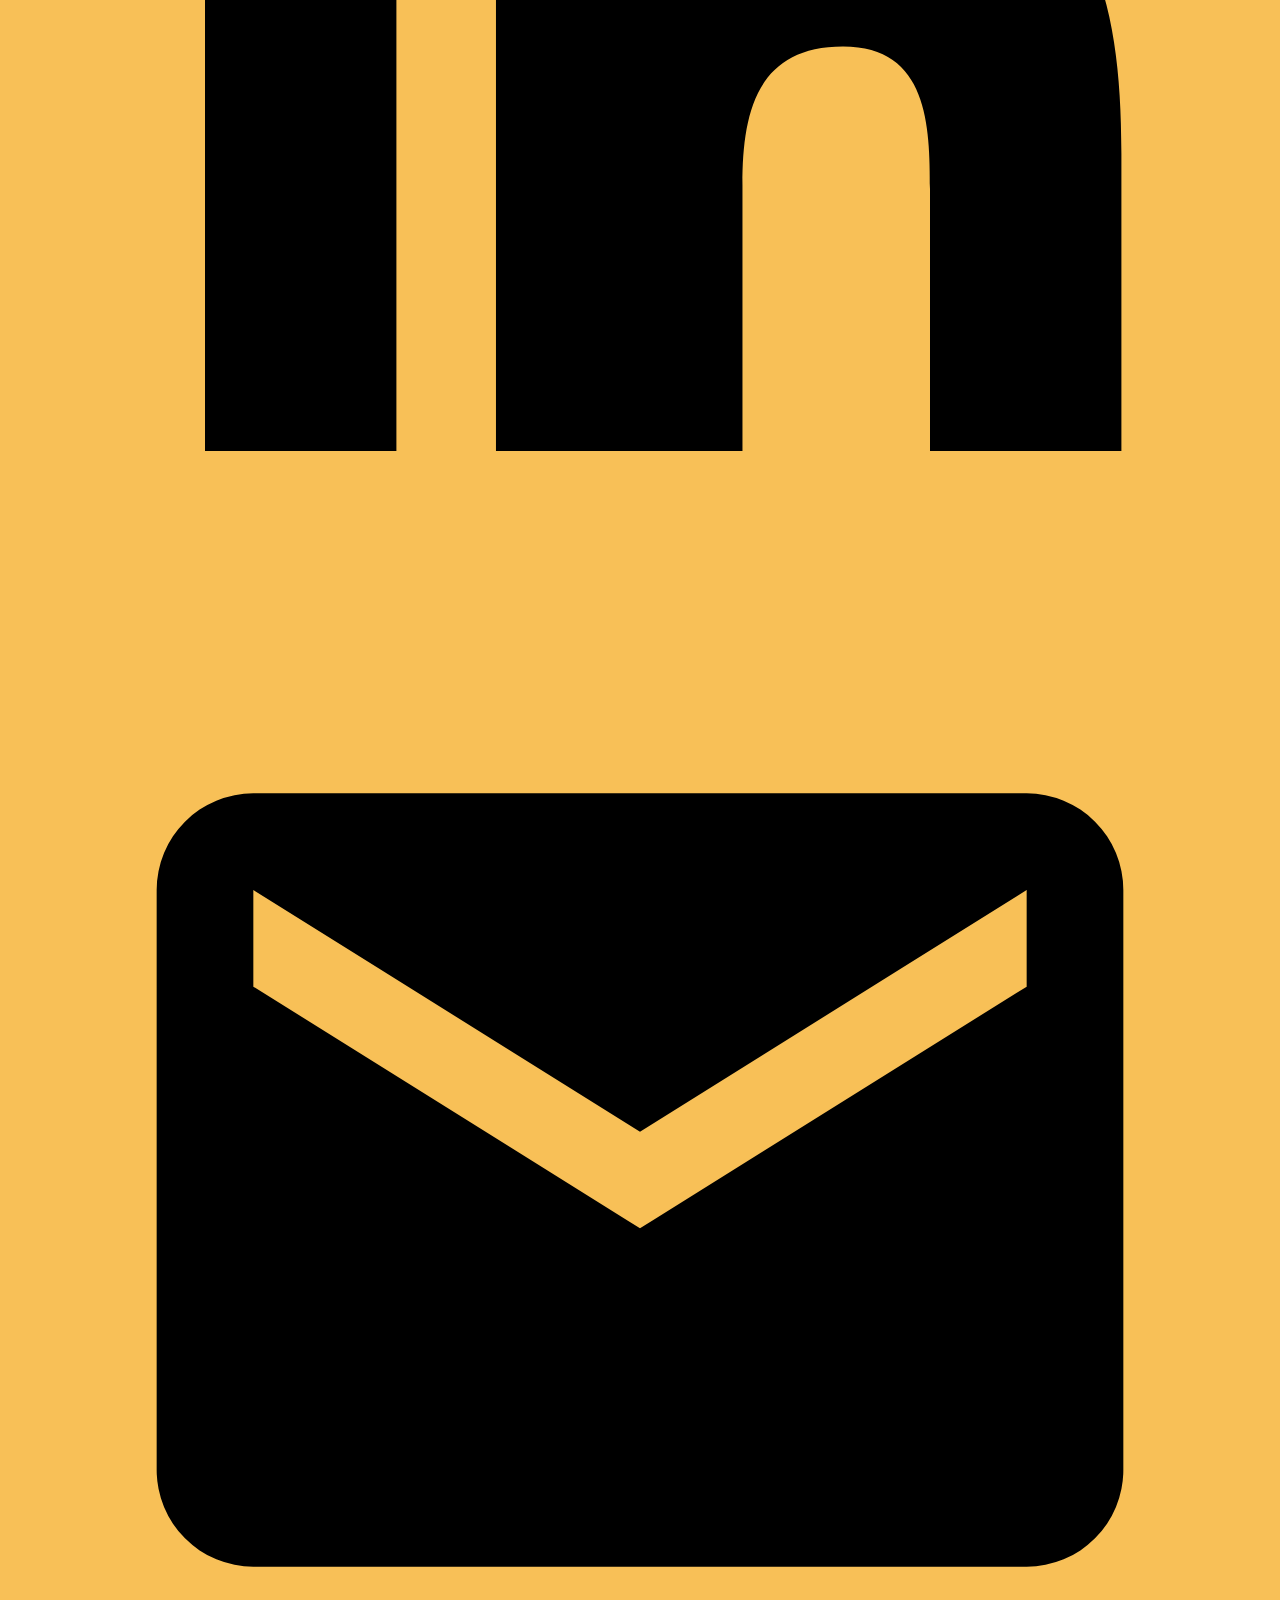
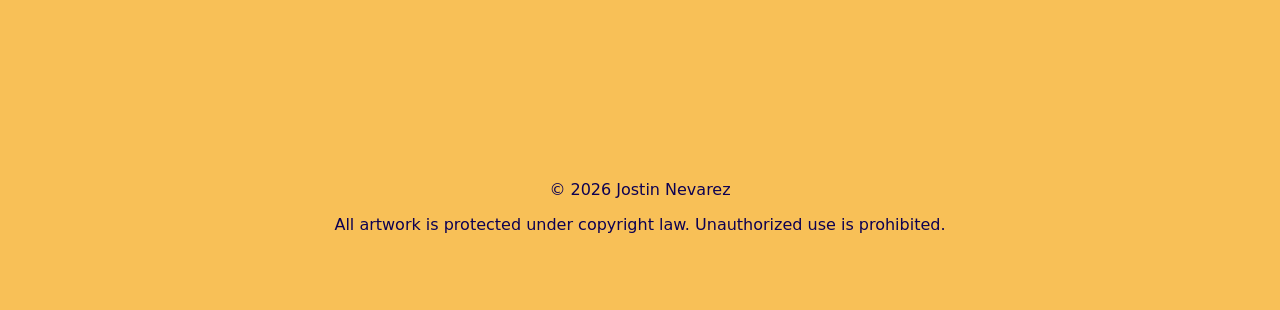
==== commit 1ef6b694: "Update index.html" ====
--- a/JostInTime/index.html
+++ b/JostInTime/index.html
@@ -1,3 +1,4 @@
+<!doctype html>
 <html lang="en">
 <head>
   <meta charset="UTF-8" />
@@ -9,11 +10,10 @@
 
 <body>
 
-<!-- TOP BAR ---------------------------------------------------------------------------------->
 <header class="topbar">
   <div class="topbar-inner">
     <a class="brand" href="index.html">
-      <img class="brand-logo" src="images/LOGO_3.svg" alt="Logo" />
+      <img class="brand-logo" src="images/LOGO_3.svg" alt="Jostin Nevarez logo">
       <span class="brand-name">Jostin Nevarez</span>
     </a>
 
@@ -23,118 +23,132 @@
   </div>
 </header>
 
-<!-- HERO ------------------------------------------------------------------------------------>
-<section class="hero">
-  <video class="hero-video" autoplay muted loop playsinline>
-    <source src="videos/AfterEffects/ParallaxProject.mp4" type="video/mp4" />
-    Your browser does not support the video tag.
-  </video>
-
-  <div class="hero-overlay"></div>
-
-  <div class="hero-content" id="heroText">
-    <h1 class="hero-title">
-      <span class="hero-line">Welcome To</span>
-      <span id="heroAnimated">JostinTime</span>
-    </h1>
-  </div>
-
-  <div class="hero-scrollcue">
-    <a href="#about" class="scrollcue-link">
-      <span class="scrollcue-text">DISCOVER</span>
-      <span class="scrollcue-arrow" aria-hidden="true">↓</span>
-    </a>
-  </div>
-</section>
-
-<!-- ABOUT ----------------------------------------------------------------------------------->
-<section id="about" class="about-section">
-  <div class="about-container">
-
-    <div class="about-header">
-      <h2>ABOUT<br><span>JostInTime</span></h2>
-      <img src="images/IconBulb.svg" alt="Idea icon">
-    </div>
-
-    <div class="about-content">
-      <div class="about-text">
-        <h3>Creative Portfolio Overview</h3>
-
-        <p>Hey! I’m Jostin, and I welcome you to my website, JostInTime!</p>
-
+<main>
+
+  <!-- HERO -->
+  <section class="hero">
+    <video class="hero-video" autoplay muted loop playsinline>
+      <source src="videos/AfterEffects/ParallaxProject.mp4" type="video/mp4">
+      Your browser does not support the video tag.
+    </video>
+
+    <div class="hero-overlay"></div>
+
+    <div class="hero-content">
+      <h1 class="hero-title">
+        <span class="hero-line">Welcome To</span>
+        <span id="heroAnimated">JostinTime</span>
+      </h1>
+    </div>
+
+    <div class="hero-scrollcue">
+      <a href="#about" class="scrollcue-link">
+        <span class="scrollcue-text">DISCOVER</span>
+        <span class="scrollcue-arrow">↓</span>
+      </a>
+    </div>
+  </section>
+
+  <!-- ABOUT -->
+  <section id="about" class="about-section">
+    <div class="about-container">
+
+      <div class="about-left">
+        <div class="about-heading-row">
+          <h2>
+            <span>ABOUT</span>
+            JostInTime
+          </h2>
+
+          <div class="about-divider"></div>
+
+          <img class="about-icon" src="images/IconBulb.svg" alt="Idea icon">
+        </div>
+
+        <div class="about-text">
+          <h3>Creative Portfolio Overview</h3>
+
+          <p>Hey! I’m Jostin, and I welcome you to my website, JostInTime!</p>
+
+          <p>
+            I am a college student with a dream of becoming a big animator in the
+            industry and creating great character designs for games, movies,
+            or short films.
+          </p>
+
+          <p>
+            This is my portfolio website that dedicates a space to showcase artwork
+            and projects I have created in the past, either for school or in my
+            free time.
+          </p>
+
+          <p>
+            Feel free to go to the portfolio section and from there explore my
+            inability to not make everything colorful.
+          </p>
+
+          <p>Also here is a little picture of me :)</p>
+
+          <div class="portrait-wrap">
+            <img src="images/portrait.jpg" alt="Portrait of Jostin">
+          </div>
+        </div>
+      </div>
+
+      <div class="about-right">
+        <img src="videos/gifs/gif1.gif" alt="Artwork preview">
+      </div>
+
+      <div class="about-scrollcue">
+        <a href="#contact" class="scrollcue-link">
+          <span class="scrollcue-text">CONTACT</span>
+          <span class="scrollcue-arrow">↓</span>
+        </a>
+      </div>
+
+    </div>
+  </section>
+
+  <!-- CONTACT -->
+  <section id="contact" class="contact-section">
+    <div class="contact-container">
+
+      <div class="contact-intro">
+        <h2>Contact<br>Me</h2>
         <p>
-          I am a college student with a dream of becoming a big animator in the
-          industry and creating great character designs for games, movies,
-          or short films.
+          For inquiries, collaborations, or to discuss new creative
+          opportunities, feel free to get in touch.
         </p>
-
-        <p>
-          This is my portfolio website that dedicates a space to showcase artwork
-          and projects I have created in the past, either for school or in my
-          free time.
-        </p>
-
-        <p>
-          Feel free to go to the portfolio section and from there explore my inability
-          to not make everything colorful.
-        </p>
-
-        <br>
-
-        <p>Also here is a little picture of me :)</p>
-
-        <div class="portrait-wrap">
-          <img src="images/portrait.jpg" alt="Portrait of Jostin">
-        </div>
-      </div>
-
-      <div class="about-image-large">
-        <img src="videos/gifs/gif1.gif" alt="Artwork preview">
-      </div>
-    </div>
-
-    <div class="about-scrollcue">
-      <a href="#contact" class="scrollcue-link">
-        <span class="scrollcue-text">CONTACT</span>
-        <span class="scrollcue-arrow" aria-hidden="true">↓</span>
-      </a>
-    </div>
-
-  </div>
-</section>
-
-<!-- CONTACT --------------------------------------------------------------------------------->
-<section id="contact" class="contact-section">
-  <div class="contact-container">
-
-    <div class="contact-form">
-      <h2>Contact<br>Me</h2>
-
-      <p>
-        For inquiries, collaborations, or to discuss new creative
-        opportunities, feel free to get in touch.
-      </p>
-
-      <form>
-        <input type="text" placeholder="First name *">
-        <input type="text" placeholder="Last name *">
-        <input type="tel" placeholder="Phone *">
-        <input type="email" placeholder="Email *">
+      </div>
+
+      <form class="contact-form">
+        <div class="form-row">
+          <input type="text" placeholder="First name *">
+          <input type="text" placeholder="Last name *">
+        </div>
+
+        <div class="form-row">
+          <input type="tel" placeholder="Phone *">
+          <input type="email" placeholder="Email *">
+        </div>
+
         <textarea placeholder="Your message"></textarea>
         <button type="submit">Submit</button>
       </form>
-    </div>
-
-    <div class="contact-image">
-      <img src="images/LOGO_3.svg" alt="Jostin Nevarez logo">
-    </div>
-
-  </div>
-</section>
-
-<!-- FOOTER ---------------------------------------------------------------------------------->
+
+      <div class="contact-logo-wrap">
+        <img src="images/LOGO_3.svg" alt="Jostin Nevarez logo">
+      </div>
+
+    </div>
+  </section>
+
+</main>
+
+<!-- FOOTER -->
 <footer class="footer-section">
   <div class="footer-inner">
+
     <h2 class="footer-name">JOSTIN N.</h2>
 
     <div class="footer-socials">
@@ -161,6 +175,7 @@
       <p>© 2026 Jostin Nevarez</p>
       <p>All artwork is protected under copyright law. Unauthorized use is prohibited.</p>
     </div>
+
   </div>
 </footer>
 
@@ -170,32 +185,23 @@
 
     if (title) {
       const text = title.textContent || "";
-
       title.setAttribute("aria-label", text);
       title.innerHTML = "";
 
-      let index = 0;
-
-      for (const ch of text) {
+      [...text].forEach((char, index) => {
         const span = document.createElement("span");
         span.className = "char";
         span.style.setProperty("--i", index);
-        span.textContent = ch;
+        span.textContent = char;
         span.setAttribute("aria-hidden", "true");
         title.appendChild(span);
-        index++;
-      }
+      });
     }
 
-    /* Auto-scroll to About section after 5 seconds */
     setTimeout(() => {
       const aboutSection = document.getElementById("about");
-
       if (aboutSection) {
-        aboutSection.scrollIntoView({
-          behavior: "smooth",
-          block: "start"
-        });
+        aboutSection.scrollIntoView({ behavior: "smooth" });
       }
     }, 5000);
   });
--- a/JostInTime/css/main.css
+++ b/JostInTime/css/main.css
@@ -1,20 +1,31 @@
-/* Basic reset */
+/* ===============================
+   ROOT COLORS
+================================ */
+:root {
+  --primary: #0d0052;
+  --secondary: #fff6e8;
+  --accent: #f8c057;
+}
+
+/* ===============================
+   RESET + BASE
+================================ */
 * { box-sizing: border-box; }
 html, body { height: 100%; }
-
-/* Smooth scrolling for anchor links like #about */
 html { scroll-behavior: smooth; }
 
 body {
   margin: 0;
   font-family: system-ui, -apple-system, Segoe UI, Roboto, Arial, sans-serif;
-  color: #fff;
-  background: #0b1020;
-}
-
-/* ===== Top bar ===== */
+  background: var(--primary);
+  color: var(--secondary);
+}
+
+/* ===============================
+   TOPBAR
+================================ */
 .topbar {
-  background: #ff7a00;
+  background: var(--accent);
   height: 64px;
   display: flex;
   align-items: center;
@@ -33,13 +44,12 @@
   align-items: center;
   gap: 14px;
   text-decoration: none;
-  color: #fff;
+  color: var(--primary);
 }
 
 .brand-logo {
   width: 60px;
   height: 60px;
-  object-fit: contain;
 }
 
 .brand-name {
@@ -49,20 +59,19 @@
 
 .nav-link {
   text-decoration: none;
-  color: #fff;
+  color: var(--primary);
   font-size: 18px;
   font-weight: 500;
 }
 
-.nav-link:hover { opacity: 0.85; }
-
-/* ===== Hero ===== */
+/* ===============================
+   HERO
+================================ */
 .hero {
   position: relative;
   height: calc(100vh - 64px);
-  min-height: 520px;
   overflow: hidden;
-  background: #0f3b82;
+  background: var(--primary);
 }
 
 .hero-video {
@@ -71,54 +80,31 @@
   width: 100%;
   height: 100%;
   object-fit: cover;
-  z-index: 0;
 }
 
 .hero-overlay {
   position: absolute;
   inset: 0;
-  background: linear-gradient(
-    to bottom,
-    rgba(0,0,0,0.15),
-    rgba(0,0,0,0.35),
-    rgba(0,0,0,0.65)
+  background: linear-gradient(to bottom,
+    rgba(0,0,0,0.2),
+    rgba(0,0,0,0.6)
   );
-  z-index: 1;
-}
-
-/* Hero title */
+}
+
 .hero-content {
   position: absolute;
   bottom: 210px;
   left: 50%;
   transform: translateX(-50%);
-  width: 100%;
-  padding: 0 24px;
   text-align: center;
-  z-index: 2;
-}
-
-.hero-content h1 {
-  margin: 0;
-  font-size: clamp(90px, 10vw, 150px);
-  font-weight: 800;
-  letter-spacing: -1px;
-  line-height: 0.95;
-  text-shadow: 0 10px 30px rgba(0,0,0,0.55);
-}
-
-/* Stack lines */
+}
+
 .hero-title {
   display: flex;
   flex-direction: column;
   align-items: center;
 }
 
-.hero-line {
-  display: block;
-}
-
-/* ===== Continuous letter wave animation ===== */
 .hero-title span.char {
   display: inline-block;
   animation: heroWave 2.6s ease-in-out infinite;
@@ -126,60 +112,40 @@
 }
 
 @keyframes heroWave {
-  0%   { transform: translateY(0); }
-  15%  { transform: translateY(-14px); }
-  30%  { transform: translateY(0); }
-  100% { transform: translateY(0); }
-}
-
-/* Accessibility */
-@media (prefers-reduced-motion: reduce) {
-  .hero-title span.char {
-    animation: none;
-  }
-}
-
-/* ===== Scroll cue ===== */
+  0% { transform: translateY(0); }
+  20% { transform: translateY(-12px); }
+  40% { transform: translateY(0); }
+}
+
+.hero-content h1 {
+  font-size: clamp(90px, 10vw, 150px);
+  font-weight: 800;
+}
+
+/* ===============================
+   SCROLL CUE
+================================ */
 .scrollcue-link {
   display: inline-flex;
   flex-direction: column;
   align-items: center;
-  gap: 8px;
   text-decoration: none;
-}
-
-.scrollcue-text {
-  color: #ff7a00;
-  font-size: 0.95rem;
-  font-weight: 600;
-  letter-spacing: 0.6px;
-  text-decoration: underline;
-  text-underline-offset: 6px;
-  text-decoration-thickness: 2px;
-}
-
+  transition: transform 0.25s ease;
+}
+
+.scrollcue-link:hover {
+  transform: translateY(-6px);
+}
+
+.scrollcue-text,
 .scrollcue-arrow {
-  color: #ff7a00;
-  font-size: 1.25rem;
-  animation: scrollCueBounce 1.4s infinite ease-in-out;
-}
-
-.hero-scrollcue {
-  position: absolute;
-  left: 50%;
-  bottom: 26px;
-  transform: translateX(-50%);
-  z-index: 2;
-}
-
-@keyframes scrollCueBounce {
-  0%, 100% { transform: translateY(0); opacity: 0.9; }
-  50% { transform: translateY(6px); opacity: 1; }
-}
-
-/* ===== About ===== */
+  color: var(--accent);
+}
+
+/* ===============================
+   ABOUT
+================================ */
 .about-section {
-  background: #0f3b82;
   padding: 80px 0;
 }
 
@@ -188,80 +154,45 @@
   margin: 0 auto;
 }
 
-.about-header {
-  display: flex;
-  align-items: center;
-  gap: 20px;
-}
-
 .about-header h2 {
-  margin: 0;
   font-size: 70px;
-  color: #ff7a00;
+  color: var(--accent);
 }
 
 .about-header span {
-  color: #fff;
-  font-size: 63px;
-}
-
-.about-header img {
-  width: 170px;
+  color: var(--secondary);
 }
 
 .about-content {
   display: grid;
   grid-template-columns: 1fr 1fr;
   gap: 48px;
-  margin-top: 40px;
-}
-
+}
+
+/* Portrait */
 .portrait-wrap {
-  width: 330px;
-  height: 330px;
+  width: 300px;
+  height: 300px;
   border-radius: 50%;
   overflow: hidden;
-  margin-top: 32px;
-  border: 6px solid #fff;
-}
-
-.portrait-wrap img {
-  width: 100%;
-  height: 100%;
-  object-fit: cover;
-}
-
-.about-image-large img {
-  width: 100%;
-  border-radius: 6px;
-}
-
-.about-scrollcue {
-  display: flex;
-  justify-content: center;
-  margin-top: 48px;
-}
-
-/* ===== Contact ===== */
+  border: 4px solid var(--accent);
+}
+
+/* ===============================
+   CONTACT
+================================ */
 .contact-section {
-  background: linear-gradient(to right, #7fa9ff, #ffb59c);
+  background: linear-gradient(to right,
+    #0d0052,
+    #1a0a6b,
+    #f8c057
+  );
 }
 
 .contact-container {
-  width: min(1200px, calc(100% - 48px));
-  margin: 0 auto;
   display: grid;
   grid-template-columns: 1fr 1fr;
   gap: 48px;
-}
-
-.contact-form h2 {
-  font-size: 48px;
-}
-
-.contact-form form {
-  display: grid;
-  gap: 12px;
 }
 
 .contact-form input,
@@ -274,49 +205,76 @@
 .contact-form button {
   padding: 12px;
   border-radius: 20px;
-  background: #2b1a10;
-  color: #fff;
+  background: var(--accent);
+  color: var(--primary);
   border: none;
 }
 
-/* ===== Footer ===== */
+/* ===============================
+   FOOTER
+================================ */
 .footer-section {
-  background: #ff7a00;
-  padding: 80px 24px 60px;
-  color: #111;
-}
-
-.footer-inner {
-  width: min(1200px, calc(100% - 48px));
-  margin: 0 auto;
-  display: flex;
-  flex-direction: column;
-  align-items: center;
-  gap: 28px;
-}
-
-.footer-name {
-  font-size: clamp(48px, 8vw, 120px);
-  letter-spacing: 3px;
-}
-
-.footer-socials {
-  display: flex;
-  gap: 20px;
-}
-
-.social-link {
-  width: 48px;
-  height: 48px;
-  border-radius: 999px;
-  border: 2px solid rgba(0,0,0,0.35);
-  display: grid;
-  place-items: center;
-}
-
-.social-link:hover {
-  background: rgba(0,0,0,0.12);
-  transform: translateY(-2px);
-}
-
-
+  background: var(--accent);
+  color: var(--primary);
+  padding: 60px;
+  text-align: center;
+}
+
+/* ===============================
+   HOVER JUMP (GLOBAL)
+================================ */
+.nav-link:hover,
+.brand:hover,
+.social-link:hover,
+.contact-form button:hover {
+  transform: translateY(-5px);
+  transition: 0.25s ease;
+}
+
+/* ===============================
+   FADE-IN ANIMATIONS
+================================ */
+.about-header,
+.about-text h3,
+.about-text p,
+.contact-form h2,
+.contact-form p {
+  opacity: 0;
+  transform: translateY(-24px);
+  animation: fadeDown 0.9s ease forwards;
+}
+
+.about-image-large,
+.portrait-wrap,
+.contact-image {
+  opacity: 0;
+  transform: translateY(28px);
+  animation: fadeUp 1s ease forwards;
+}
+
+/* Delays */
+.about-text p:nth-of-type(1) { animation-delay: 0.2s; }
+.about-text p:nth-of-type(2) { animation-delay: 0.3s; }
+.about-text p:nth-of-type(3) { animation-delay: 0.4s; }
+
+@keyframes fadeDown {
+  from {
+    opacity: 0;
+    transform: translateY(-24px);
+  }
+  to {
+    opacity: 1;
+    transform: translateY(0);
+  }
+}
+
+@keyframes fadeUp {
+  from {
+    opacity: 0;
+    transform: translateY(28px);
+  }
+  to {
+    opacity: 1;
+    transform: translateY(0);
+  }
+}
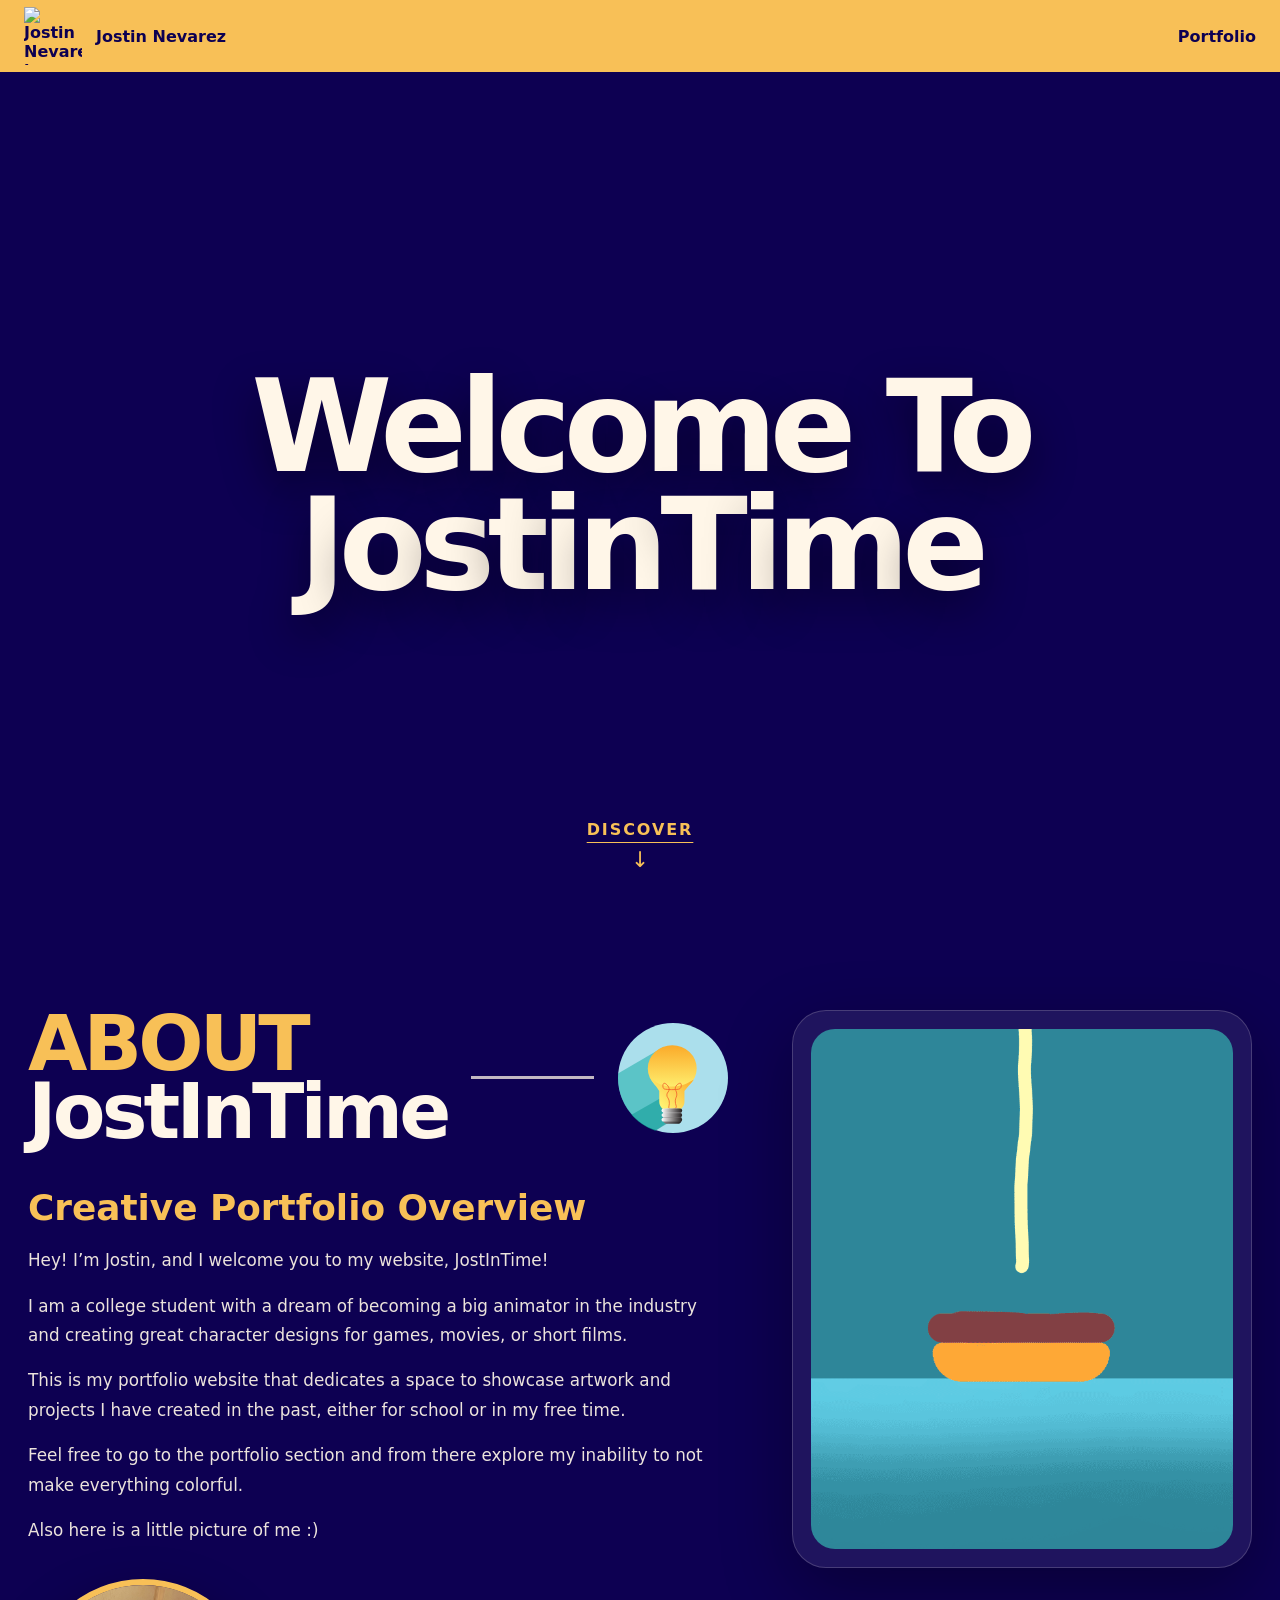
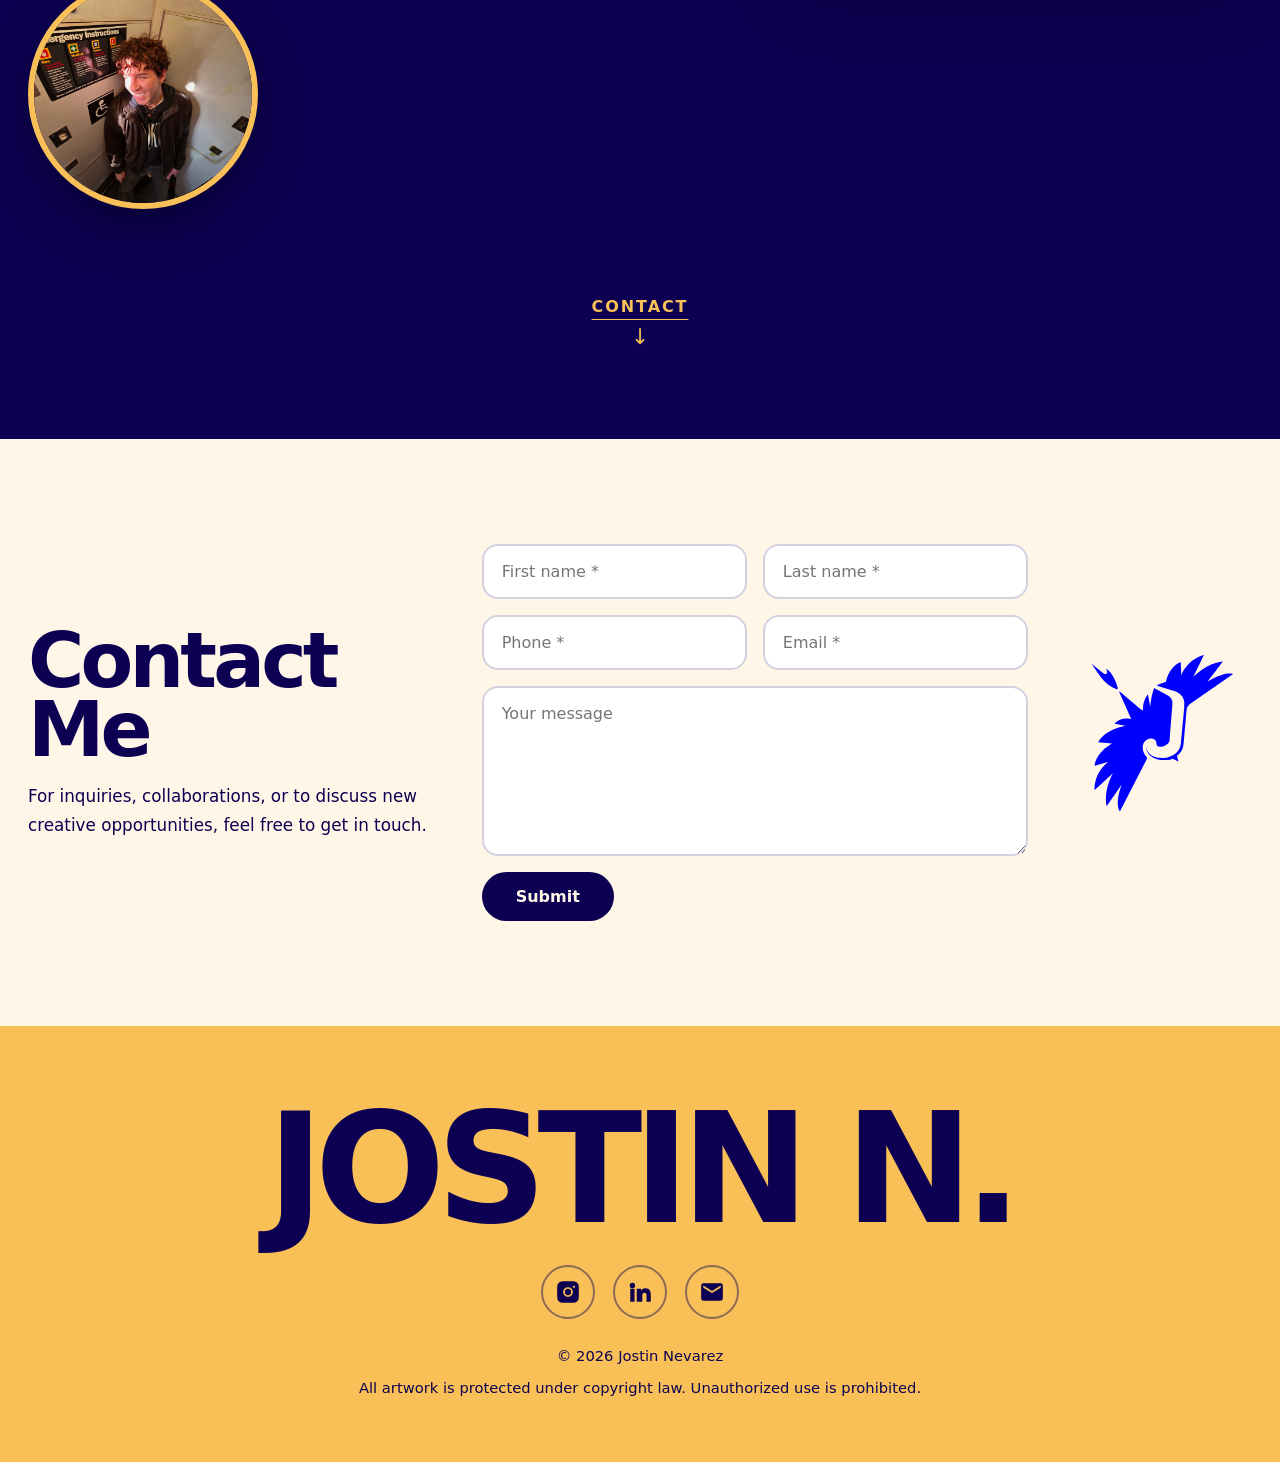
==== commit 68b979b0: "Update index.html" ====
--- a/JostInTime/index.html
+++ b/JostInTime/index.html
@@ -13,7 +13,7 @@
 <header class="topbar">
   <div class="topbar-inner">
     <a class="brand" href="index.html">
-      <img class="brand-logo" src="images/LOGO_3.svg" alt="Jostin Nevarez logo">
+      <img class="brand-logo" src="images/LOGO_Monogram_final-07" alt="Jostin Nevarez logo">
       <span class="brand-name">Jostin Nevarez</span>
     </a>
 
--- a/JostInTime/css/main.css
+++ b/JostInTime/css/main.css
@@ -1,77 +1,87 @@
-/* ===============================
-   ROOT COLORS
-================================ */
 :root {
-  --primary: #0d0052;
-  --secondary: #fff6e8;
-  --accent: #f8c057;
-}
-
-/* ===============================
-   RESET + BASE
-================================ */
-* { box-sizing: border-box; }
-html, body { height: 100%; }
-html { scroll-behavior: smooth; }
+  --blue: #0d0052;
+  --cream: #fff6e8;
+  --gold: #f8c057;
+}
+
+* {
+  box-sizing: border-box;
+}
+
+html {
+  scroll-behavior: smooth;
+}
 
 body {
   margin: 0;
-  font-family: system-ui, -apple-system, Segoe UI, Roboto, Arial, sans-serif;
-  background: var(--primary);
-  color: var(--secondary);
-}
-
-/* ===============================
-   TOPBAR
-================================ */
+  font-family: system-ui, -apple-system, BlinkMacSystemFont, "Segoe UI", Arial, sans-serif;
+  background: var(--blue);
+  color: var(--cream);
+}
+
+img {
+  max-width: 100%;
+  display: block;
+}
+
+/* TOP BAR */
 .topbar {
-  background: var(--accent);
-  height: 64px;
+  height: 72px;
+  background: var(--gold);
+  color: var(--blue);
   display: flex;
   align-items: center;
+  position: relative;
+  z-index: 10;
 }
 
 .topbar-inner {
-  width: 100%;
-  padding: 0 28px;
+  width: min(1240px, calc(100% - 48px));
+  margin: 0 auto;
   display: flex;
   align-items: center;
   justify-content: space-between;
 }
 
+.brand,
+.nav-link {
+  color: var(--blue);
+  text-decoration: none;
+  transition: transform 0.25s ease;
+}
+
 .brand {
-  display: inline-flex;
+  display: flex;
   align-items: center;
   gap: 14px;
-  text-decoration: none;
-  color: var(--primary);
+  font-weight: 700;
+}
+
+.brand:hover,
+.nav-link:hover,
+.scrollcue-link:hover,
+.contact-form button:hover,
+.social-link:hover {
+  transform: translateY(-7px);
 }
 
 .brand-logo {
-  width: 60px;
-  height: 60px;
-}
-
-.brand-name {
-  font-weight: 600;
-  font-size: 20px;
+  width: 58px;
+  height: 58px;
+  object-fit: contain;
 }
 
 .nav-link {
-  text-decoration: none;
-  color: var(--primary);
-  font-size: 18px;
-  font-weight: 500;
-}
-
-/* ===============================
-   HERO
-================================ */
+  font-weight: 700;
+}
+
+/* HERO */
 .hero {
   position: relative;
-  height: calc(100vh - 64px);
+  height: calc(100vh - 72px);
+  min-height: 620px;
   overflow: hidden;
-  background: var(--primary);
+  background: var(--blue);
 }
 
 .hero-video {
@@ -85,177 +95,343 @@
 .hero-overlay {
   position: absolute;
   inset: 0;
-  background: linear-gradient(to bottom,
-    rgba(0,0,0,0.2),
-    rgba(0,0,0,0.6)
+  background: linear-gradient(
+    to bottom,
+    rgba(13, 0, 82, 0.25),
+    rgba(13, 0, 82, 0.85)
   );
 }
 
 .hero-content {
   position: absolute;
-  bottom: 210px;
+  inset: 0;
+  display: grid;
+  place-items: center;
+  text-align: center;
+  padding: 24px;
+}
+
+.hero-title {
+  margin: 0;
+  font-size: clamp(4rem, 10vw, 9rem);
+  line-height: 0.92;
+  font-weight: 900;
+  letter-spacing: -0.06em;
+  color: var(--cream);
+  text-shadow: 0 18px 45px rgba(0, 0, 0, 0.45);
+}
+
+.hero-title span {
+  display: block;
+}
+
+.hero-title .char {
+  display: inline-block;
+  animation: heroWave 2.8s ease-in-out infinite;
+  animation-delay: calc(var(--i) * 0.1s);
+}
+
+@keyframes heroWave {
+  0%, 100% { transform: translateY(0); }
+  18% { transform: translateY(-14px); }
+  36% { transform: translateY(0); }
+}
+
+.hero-scrollcue {
+  position: absolute;
   left: 50%;
+  bottom: 28px;
   transform: translateX(-50%);
-  text-align: center;
-}
-
-.hero-title {
+}
+
+.scrollcue-link {
+  color: var(--gold);
+  text-decoration: none;
   display: flex;
   flex-direction: column;
   align-items: center;
-}
-
-.hero-title span.char {
-  display: inline-block;
-  animation: heroWave 2.6s ease-in-out infinite;
-  animation-delay: calc(var(--i) * 0.12s);
-}
-
-@keyframes heroWave {
-  0% { transform: translateY(0); }
-  20% { transform: translateY(-12px); }
-  40% { transform: translateY(0); }
-}
-
-.hero-content h1 {
-  font-size: clamp(90px, 10vw, 150px);
+  gap: 8px;
+  transition: transform 0.25s ease;
+}
+
+.scrollcue-text {
+  color: var(--gold);
   font-weight: 800;
-}
-
-/* ===============================
-   SCROLL CUE
-================================ */
-.scrollcue-link {
-  display: inline-flex;
-  flex-direction: column;
+  letter-spacing: 0.12em;
+  text-decoration: underline;
+  text-underline-offset: 7px;
+}
+
+.scrollcue-arrow {
+  color: var(--gold);
+  font-size: 1.35rem;
+}
+
+/* ABOUT */
+.about-section {
+  background: var(--blue);
+  color: var(--cream);
+  padding: 110px 0 90px;
+}
+
+.about-container {
+  width: min(1240px, calc(100% - 56px));
+  margin: 0 auto;
+  display: grid;
+  grid-template-columns: 1fr 460px;
+  gap: 64px;
+  align-items: start;
+}
+
+.about-heading-row {
+  display: grid;
+  grid-template-columns: auto 1fr 110px;
   align-items: center;
-  text-decoration: none;
-  transition: transform 0.25s ease;
-}
-
-.scrollcue-link:hover {
-  transform: translateY(-6px);
-}
-
-.scrollcue-text,
-.scrollcue-arrow {
-  color: var(--accent);
-}
-
-/* ===============================
-   ABOUT
-================================ */
-.about-section {
-  padding: 80px 0;
-}
-
-.about-container {
-  width: min(1200px, calc(100% - 48px));
-  margin: 0 auto;
-}
-
-.about-header h2 {
-  font-size: 70px;
-  color: var(--accent);
-}
-
-.about-header span {
-  color: var(--secondary);
-}
-
-.about-content {
-  display: grid;
-  grid-template-columns: 1fr 1fr;
-  gap: 48px;
-}
-
-/* Portrait */
+  gap: 24px;
+  margin-bottom: 42px;
+}
+
+.about-heading-row h2 {
+  margin: 0;
+  font-size: clamp(3rem, 6vw, 6.5rem);
+  line-height: 0.88;
+  font-weight: 900;
+  letter-spacing: -0.05em;
+  color: var(--cream);
+}
+
+.about-heading-row h2 span {
+  display: block;
+  color: var(--gold);
+}
+
+.about-divider {
+  height: 3px;
+  background: var(--cream);
+  opacity: 0.75;
+}
+
+.about-icon {
+  width: 110px;
+  height: auto;
+  object-fit: contain;
+}
+
+.about-text {
+  max-width: 680px;
+}
+
+.about-text h3 {
+  color: var(--gold);
+  font-size: clamp(1.5rem, 2.8vw, 2.5rem);
+  margin: 0 0 18px;
+}
+
+.about-text p {
+  color: rgba(255, 246, 232, 0.92);
+  font-size: 1.05rem;
+  line-height: 1.75;
+  margin: 0 0 16px;
+}
+
 .portrait-wrap {
-  width: 300px;
-  height: 300px;
+  width: 230px;
+  height: 230px;
   border-radius: 50%;
   overflow: hidden;
-  border: 4px solid var(--accent);
-}
-
-/* ===============================
-   CONTACT
-================================ */
+  border: 6px solid var(--gold);
+  margin-top: 34px;
+  box-shadow: 0 20px 50px rgba(0,0,0,0.35);
+}
+
+.portrait-wrap img {
+  width: 100%;
+  height: 100%;
+  object-fit: cover;
+}
+
+.about-right {
+  background: rgba(255, 246, 232, 0.08);
+  border: 1px solid rgba(255, 246, 232, 0.18);
+  border-radius: 34px;
+  padding: 18px;
+  box-shadow: 0 24px 70px rgba(0,0,0,0.32);
+}
+
+.about-right img {
+  width: 100%;
+  height: 520px;
+  object-fit: cover;
+  object-position: center;
+  border-radius: 24px;
+}
+
+.about-scrollcue {
+  grid-column: 1 / -1;
+  display: flex;
+  justify-content: center;
+  margin-top: 24px;
+}
+
+/* CONTACT */
 .contact-section {
-  background: linear-gradient(to right,
-    #0d0052,
-    #1a0a6b,
-    #f8c057
-  );
+  background: var(--cream);
+  color: var(--blue);
+  padding: 105px 0;
 }
 
 .contact-container {
+  width: min(1240px, calc(100% - 56px));
+  margin: 0 auto;
+  display: grid;
+  grid-template-columns: 0.75fr 1fr 180px;
+  gap: 44px;
+  align-items: center;
+}
+
+.contact-intro h2 {
+  margin: 0 0 18px;
+  font-size: clamp(3rem, 6vw, 6rem);
+  line-height: 0.9;
+  font-weight: 900;
+  letter-spacing: -0.05em;
+  color: var(--blue);
+}
+
+.contact-intro p {
+  color: var(--blue);
+  font-size: 1.05rem;
+  line-height: 1.7;
+  margin: 0;
+}
+
+.contact-form {
+  display: grid;
+  gap: 16px;
+}
+
+.form-row {
   display: grid;
   grid-template-columns: 1fr 1fr;
-  gap: 48px;
+  gap: 16px;
 }
 
 .contact-form input,
 .contact-form textarea {
-  padding: 12px;
-  border-radius: 4px;
+  width: 100%;
+  border: 2px solid rgba(13, 0, 82, 0.18);
+  background: white;
+  color: var(--blue);
+  border-radius: 16px;
+  padding: 16px 18px;
+  font: inherit;
+}
+
+.contact-form textarea {
+  min-height: 170px;
+  resize: vertical;
+}
+
+.contact-form button {
+  justify-self: start;
   border: none;
-}
-
-.contact-form button {
-  padding: 12px;
-  border-radius: 20px;
-  background: var(--accent);
-  color: var(--primary);
-  border: none;
-}
-
-/* ===============================
-   FOOTER
-================================ */
+  border-radius: 999px;
+  background: var(--blue);
+  color: var(--cream);
+  padding: 15px 34px;
+  font: inherit;
+  font-weight: 800;
+  cursor: pointer;
+  transition: transform 0.25s ease, background 0.25s ease;
+}
+
+.contact-form button:hover {
+  background: var(--gold);
+  color: var(--blue);
+}
+
+.contact-logo-wrap img {
+  width: 180px;
+  height: auto;
+  object-fit: contain;
+}
+
+/* FOOTER */
 .footer-section {
-  background: var(--accent);
-  color: var(--primary);
-  padding: 60px;
+  background: var(--gold);
+  color: var(--blue);
+  padding: 78px 24px 52px;
+}
+
+.footer-inner {
+  width: min(1240px, calc(100% - 56px));
+  margin: 0 auto;
   text-align: center;
 }
 
-/* ===============================
-   HOVER JUMP (GLOBAL)
-================================ */
-.nav-link:hover,
-.brand:hover,
-.social-link:hover,
-.contact-form button:hover {
-  transform: translateY(-5px);
-  transition: 0.25s ease;
-}
-
-/* ===============================
-   FADE-IN ANIMATIONS
-================================ */
-.about-header,
+.footer-name {
+  margin: 0 0 30px;
+  font-size: clamp(4rem, 12vw, 10rem);
+  line-height: 0.85;
+  font-weight: 900;
+  letter-spacing: -0.06em;
+  color: var(--blue);
+}
+
+.footer-socials {
+  display: flex;
+  justify-content: center;
+  gap: 18px;
+  margin-bottom: 28px;
+}
+
+.social-link {
+  width: 54px;
+  height: 54px;
+  border: 2px solid rgba(13, 0, 82, 0.45);
+  color: var(--blue);
+  border-radius: 50%;
+  display: grid;
+  place-items: center;
+  transition: transform 0.25s ease, background 0.25s ease;
+}
+
+.social-link:hover {
+  background: rgba(13, 0, 82, 0.12);
+}
+
+.social-link svg {
+  width: 26px;
+  height: 26px;
+  fill: currentColor;
+}
+
+.footer-copy {
+  color: var(--blue);
+  font-size: 0.92rem;
+}
+
+/* LOAD ANIMATIONS */
+.about-heading-row,
 .about-text h3,
 .about-text p,
-.contact-form h2,
-.contact-form p {
+.contact-intro,
+.contact-form,
+.footer-name,
+.footer-socials,
+.footer-copy {
   opacity: 0;
   transform: translateY(-24px);
   animation: fadeDown 0.9s ease forwards;
 }
 
-.about-image-large,
+.about-right,
 .portrait-wrap,
-.contact-image {
+.contact-logo-wrap {
   opacity: 0;
   transform: translateY(28px);
   animation: fadeUp 1s ease forwards;
 }
-
-/* Delays */
-.about-text p:nth-of-type(1) { animation-delay: 0.2s; }
-.about-text p:nth-of-type(2) { animation-delay: 0.3s; }
-.about-text p:nth-of-type(3) { animation-delay: 0.4s; }
 
 @keyframes fadeDown {
   from {
@@ -278,3 +454,75 @@
     transform: translateY(0);
   }
 }
+
+/* RESPONSIVE */
+@media (max-width: 980px) {
+  .about-container,
+  .contact-container {
+    grid-template-columns: 1fr;
+  }
+
+  .about-heading-row {
+    grid-template-columns: auto auto;
+  }
+
+  .about-divider {
+    display: none;
+  }
+
+  .about-right img {
+    height: 380px;
+  }
+
+  .contact-logo-wrap {
+    display: none;
+  }
+}
+
+@media (max-width: 620px) {
+  .topbar-inner,
+  .about-container,
+  .contact-container,
+  .footer-inner {
+    width: calc(100% - 32px);
+  }
+
+  .brand-logo {
+    width: 48px;
+    height: 48px;
+  }
+
+  .brand-name {
+    font-size: 0.95rem;
+  }
+
+  .hero {
+    min-height: 540px;
+  }
+
+  .hero-title {
+    font-size: clamp(3.4rem, 17vw, 5.5rem);
+  }
+
+  .about-section,
+  .contact-section {
+    padding: 72px 0;
+  }
+
+  .about-icon {
+    width: 76px;
+  }
+
+  .portrait-wrap {
+    width: 190px;
+    height: 190px;
+  }
+
+  .about-right img {
+    height: 300px;
+  }
+
+  .form-row {
+    grid-template-columns: 1fr;
+  }
+}
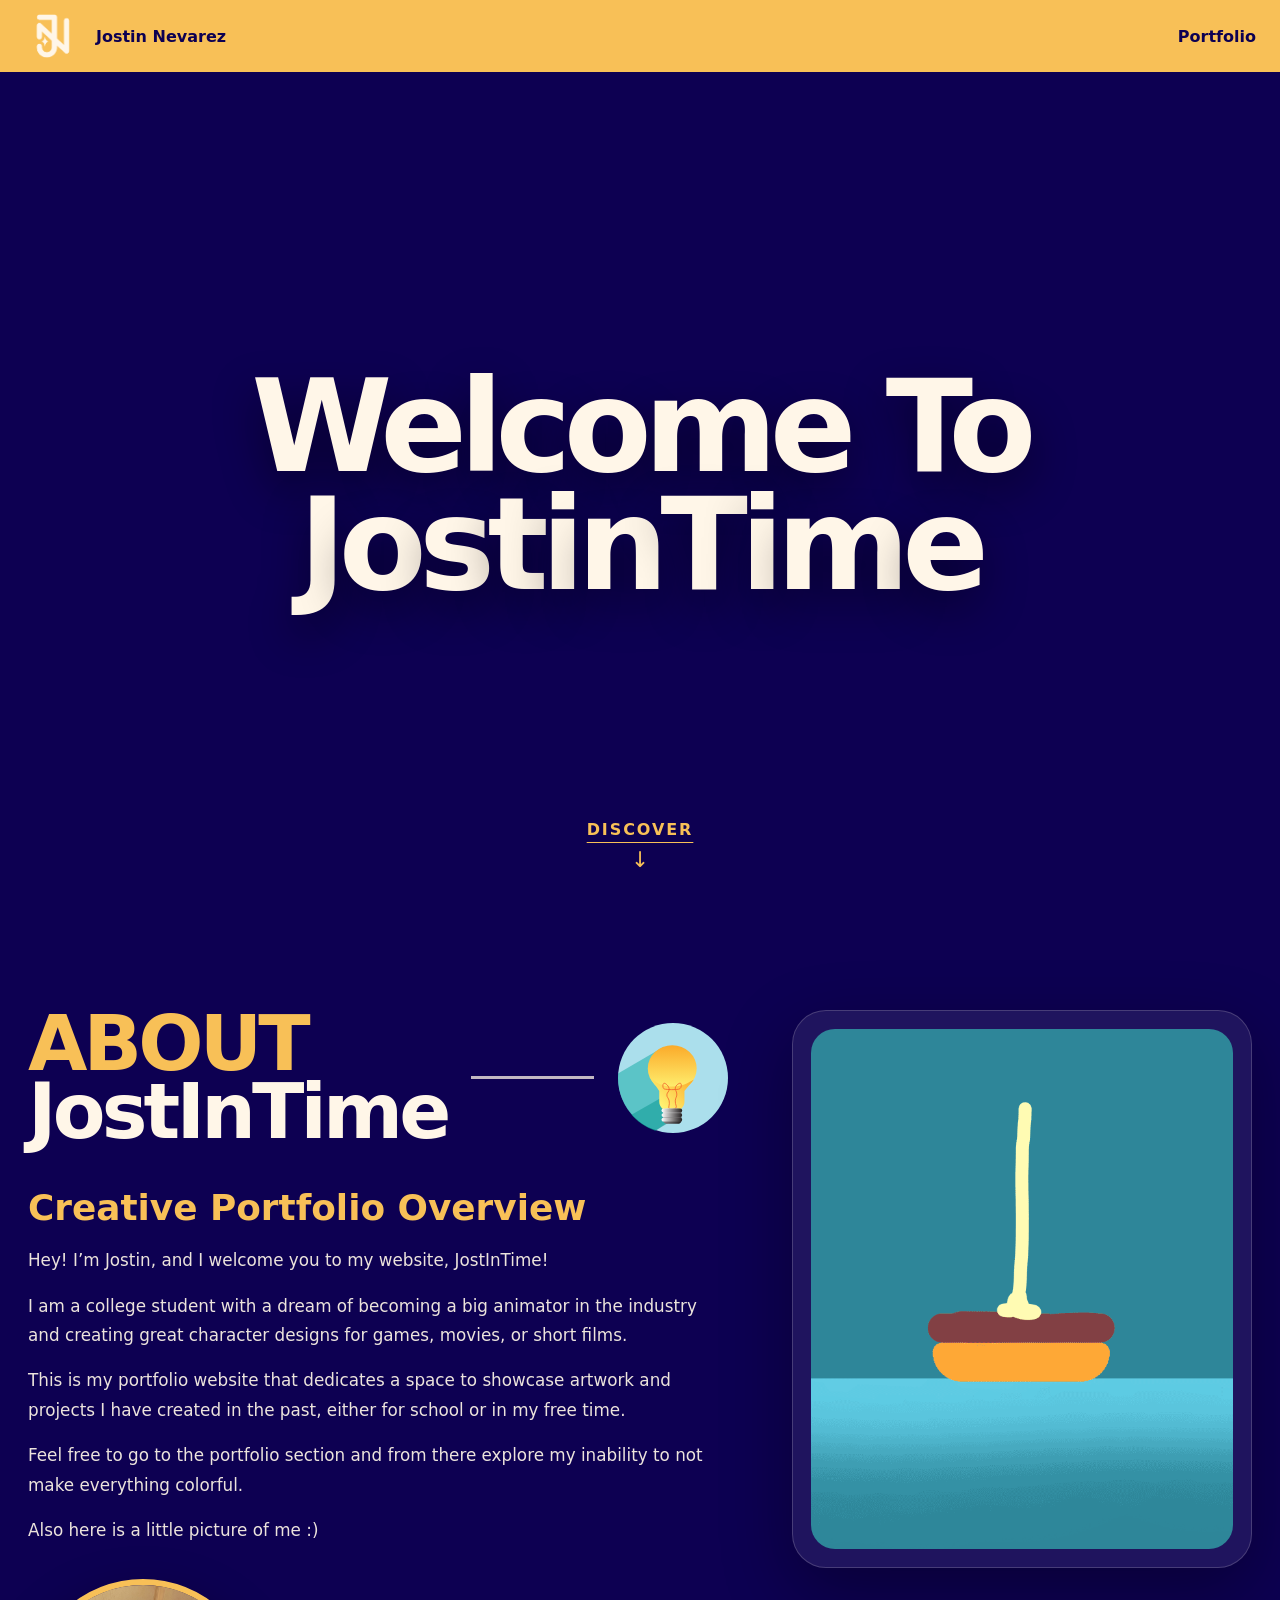
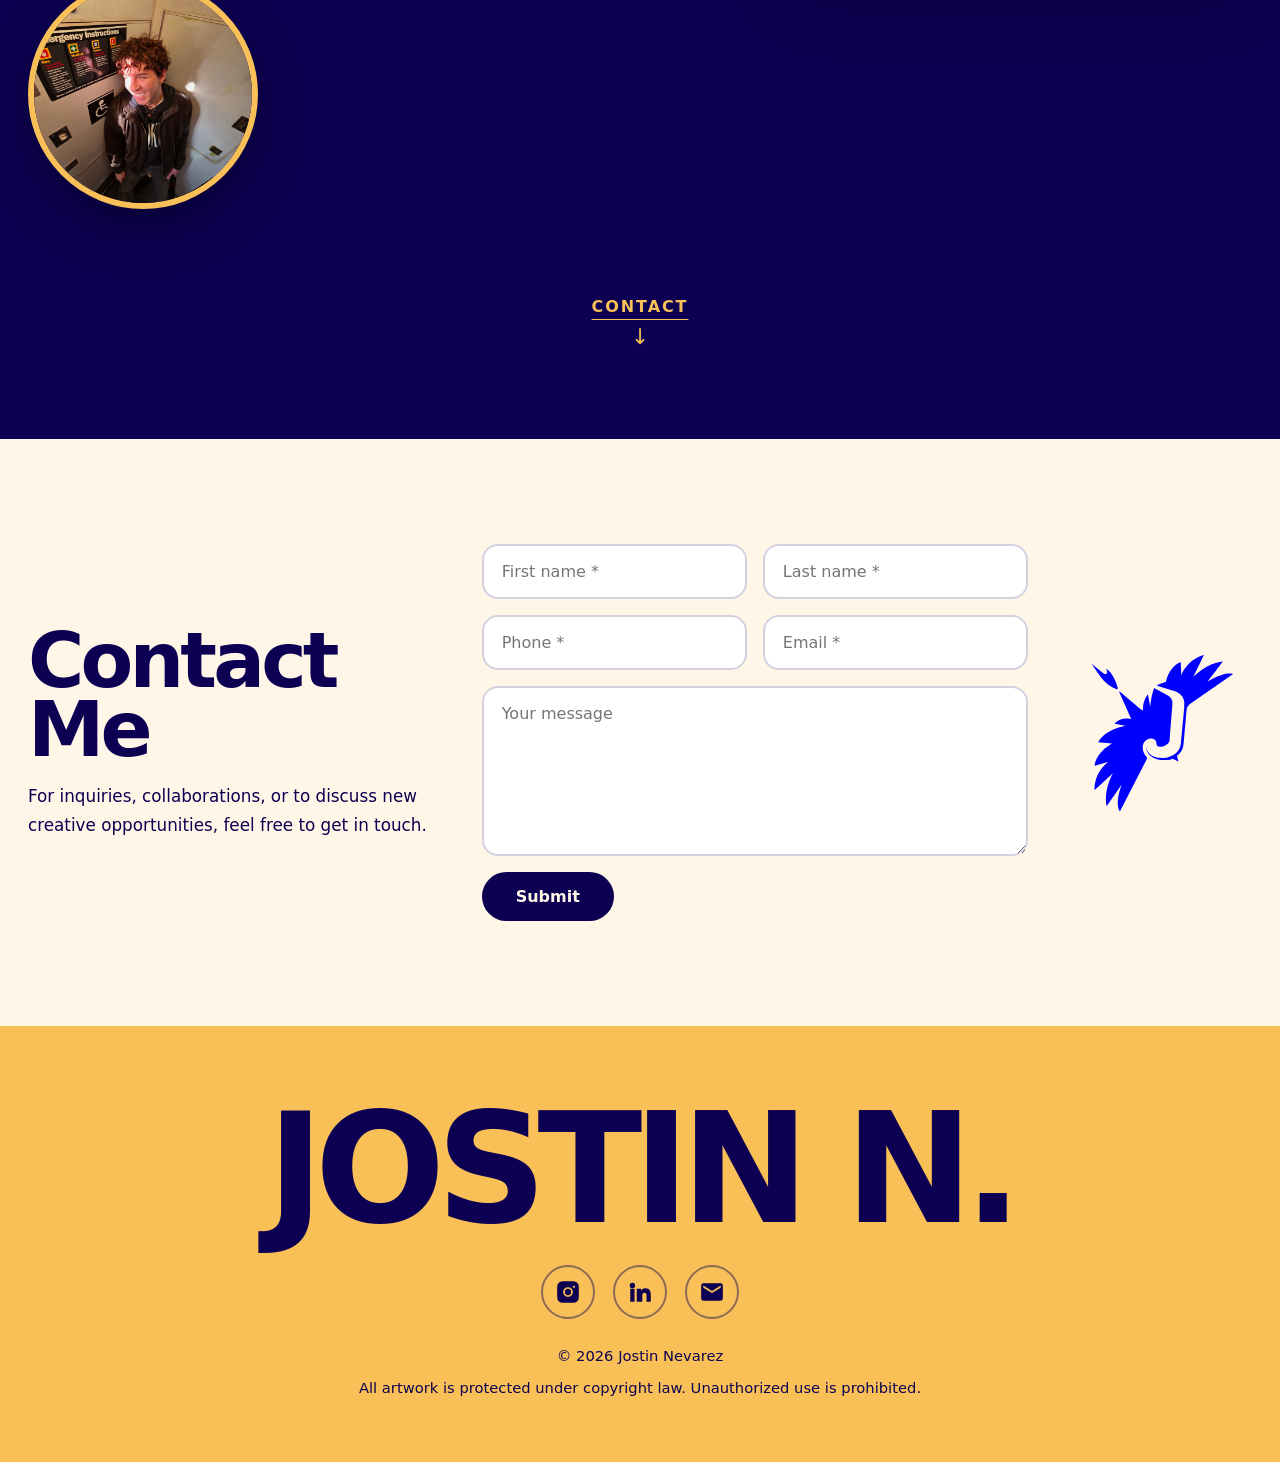
==== commit 41995e04: "Update index.html" ====
--- a/JostInTime/index.html
+++ b/JostInTime/index.html
@@ -13,7 +13,7 @@
 <header class="topbar">
   <div class="topbar-inner">
     <a class="brand" href="index.html">
-      <img class="brand-logo" src="images/LOGO_Monogram_final-07" alt="Jostin Nevarez logo">
+      <img class="brand-logo" src="images/LOGO_Monogram_final-07.png" alt="Jostin Nevarez logo">
       <span class="brand-name">Jostin Nevarez</span>
     </a>
 
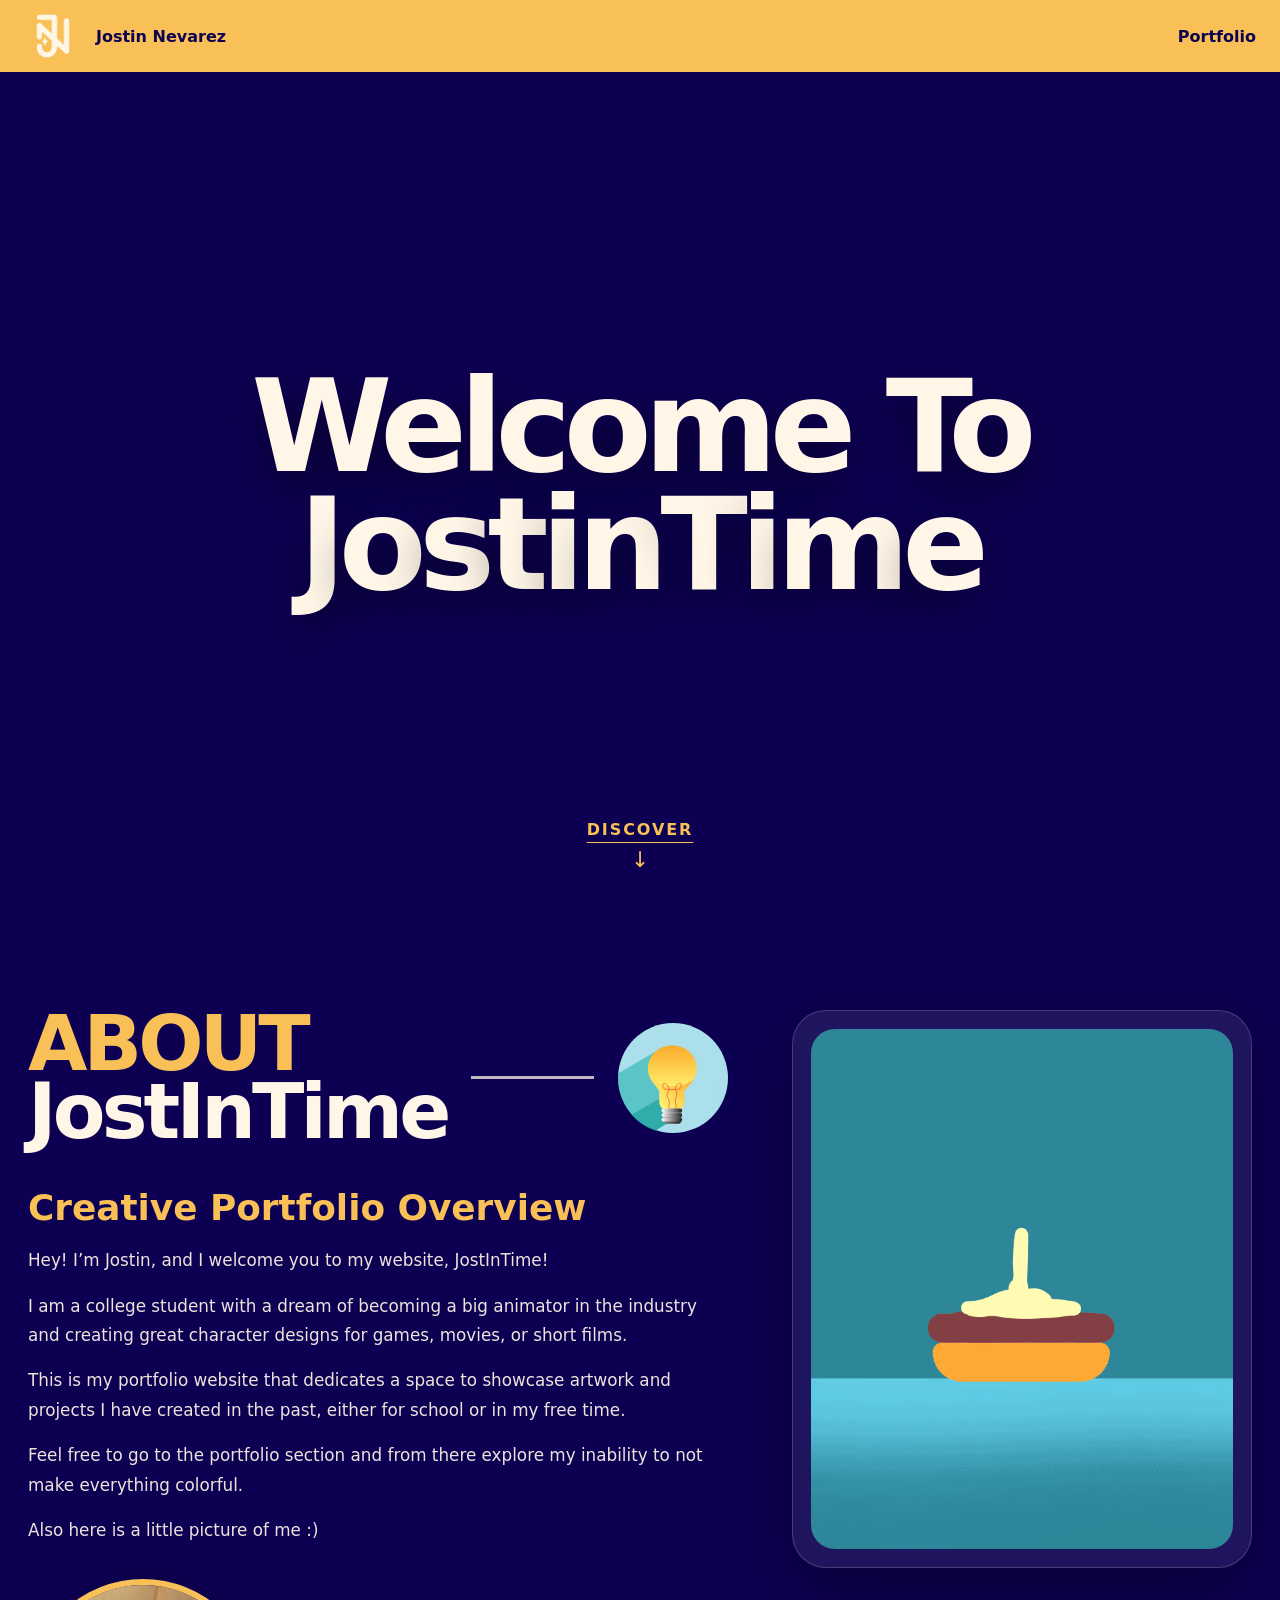
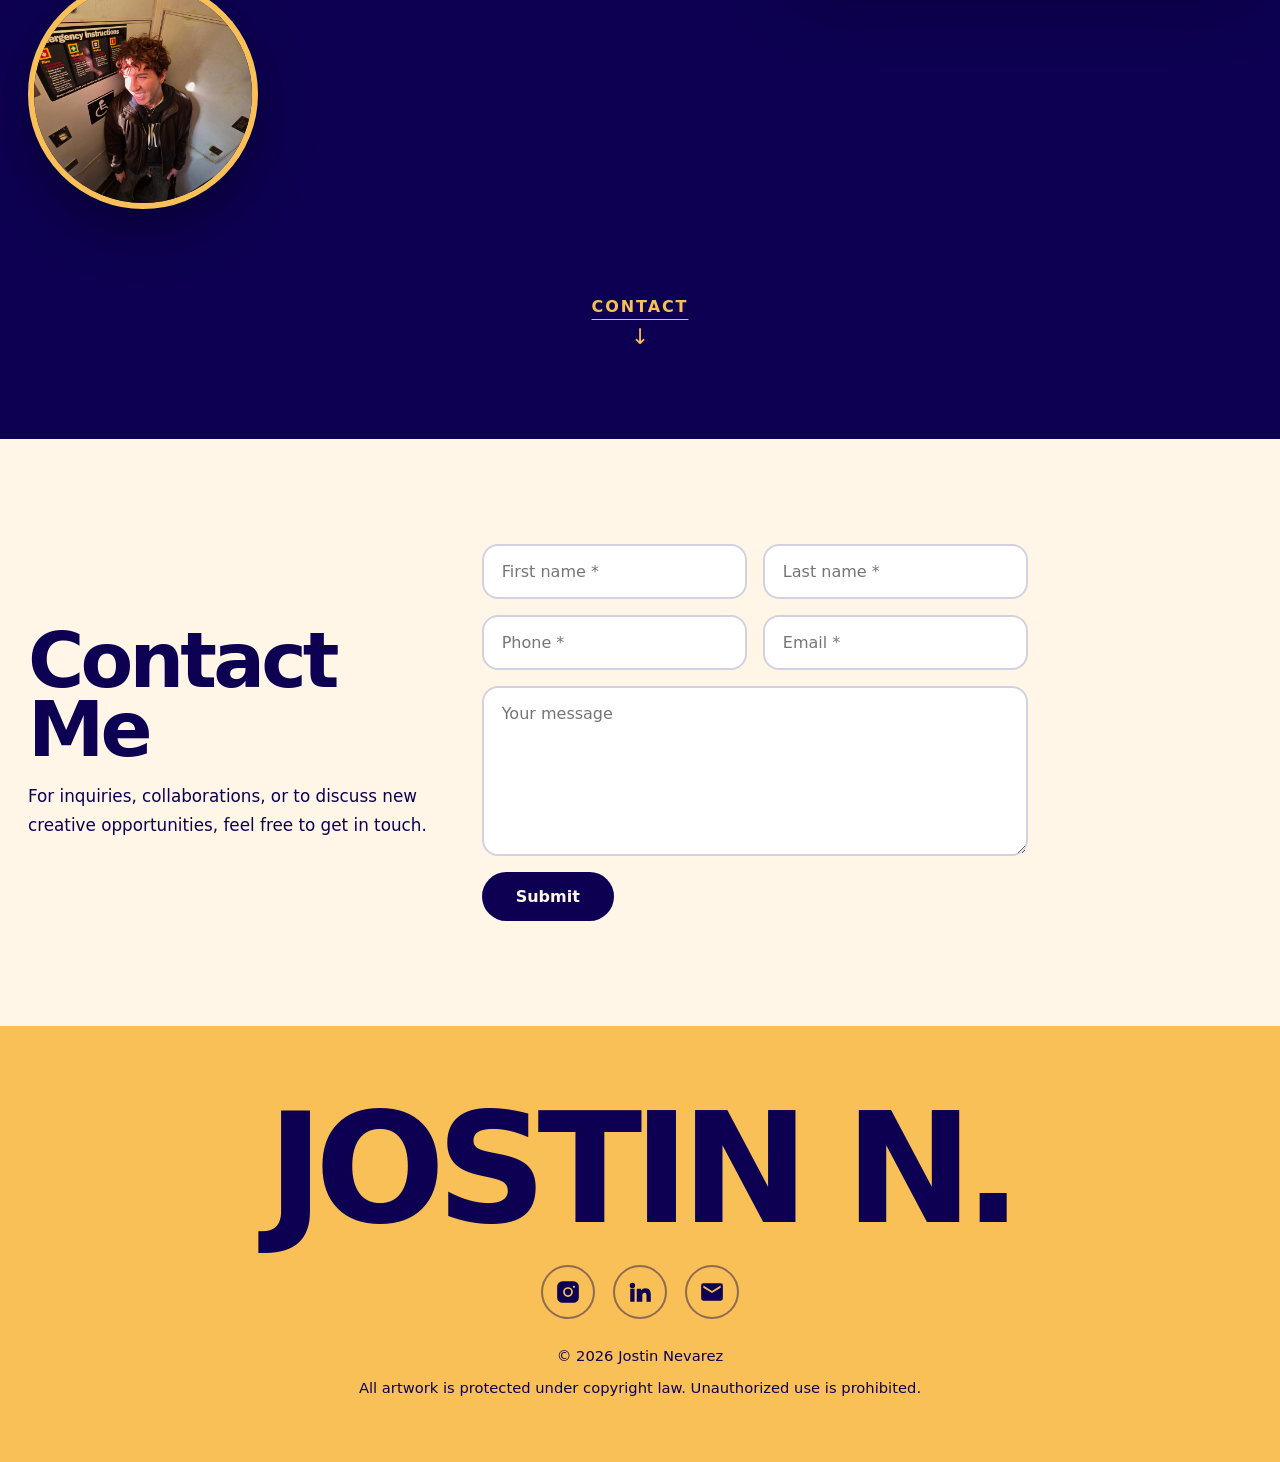
==== commit cba38add: "Update index.html" ====
--- a/JostInTime/index.html
+++ b/JostInTime/index.html
@@ -137,7 +137,7 @@
       </form>
 
       <div class="contact-logo-wrap">
-        <img src="images/LOGO_3.svg" alt="Jostin Nevarez logo">
+        <img src="images/LOGO_Monogram_final-07.png" alt="Jostin Nevarez logo">
       </div>
 
     </div>
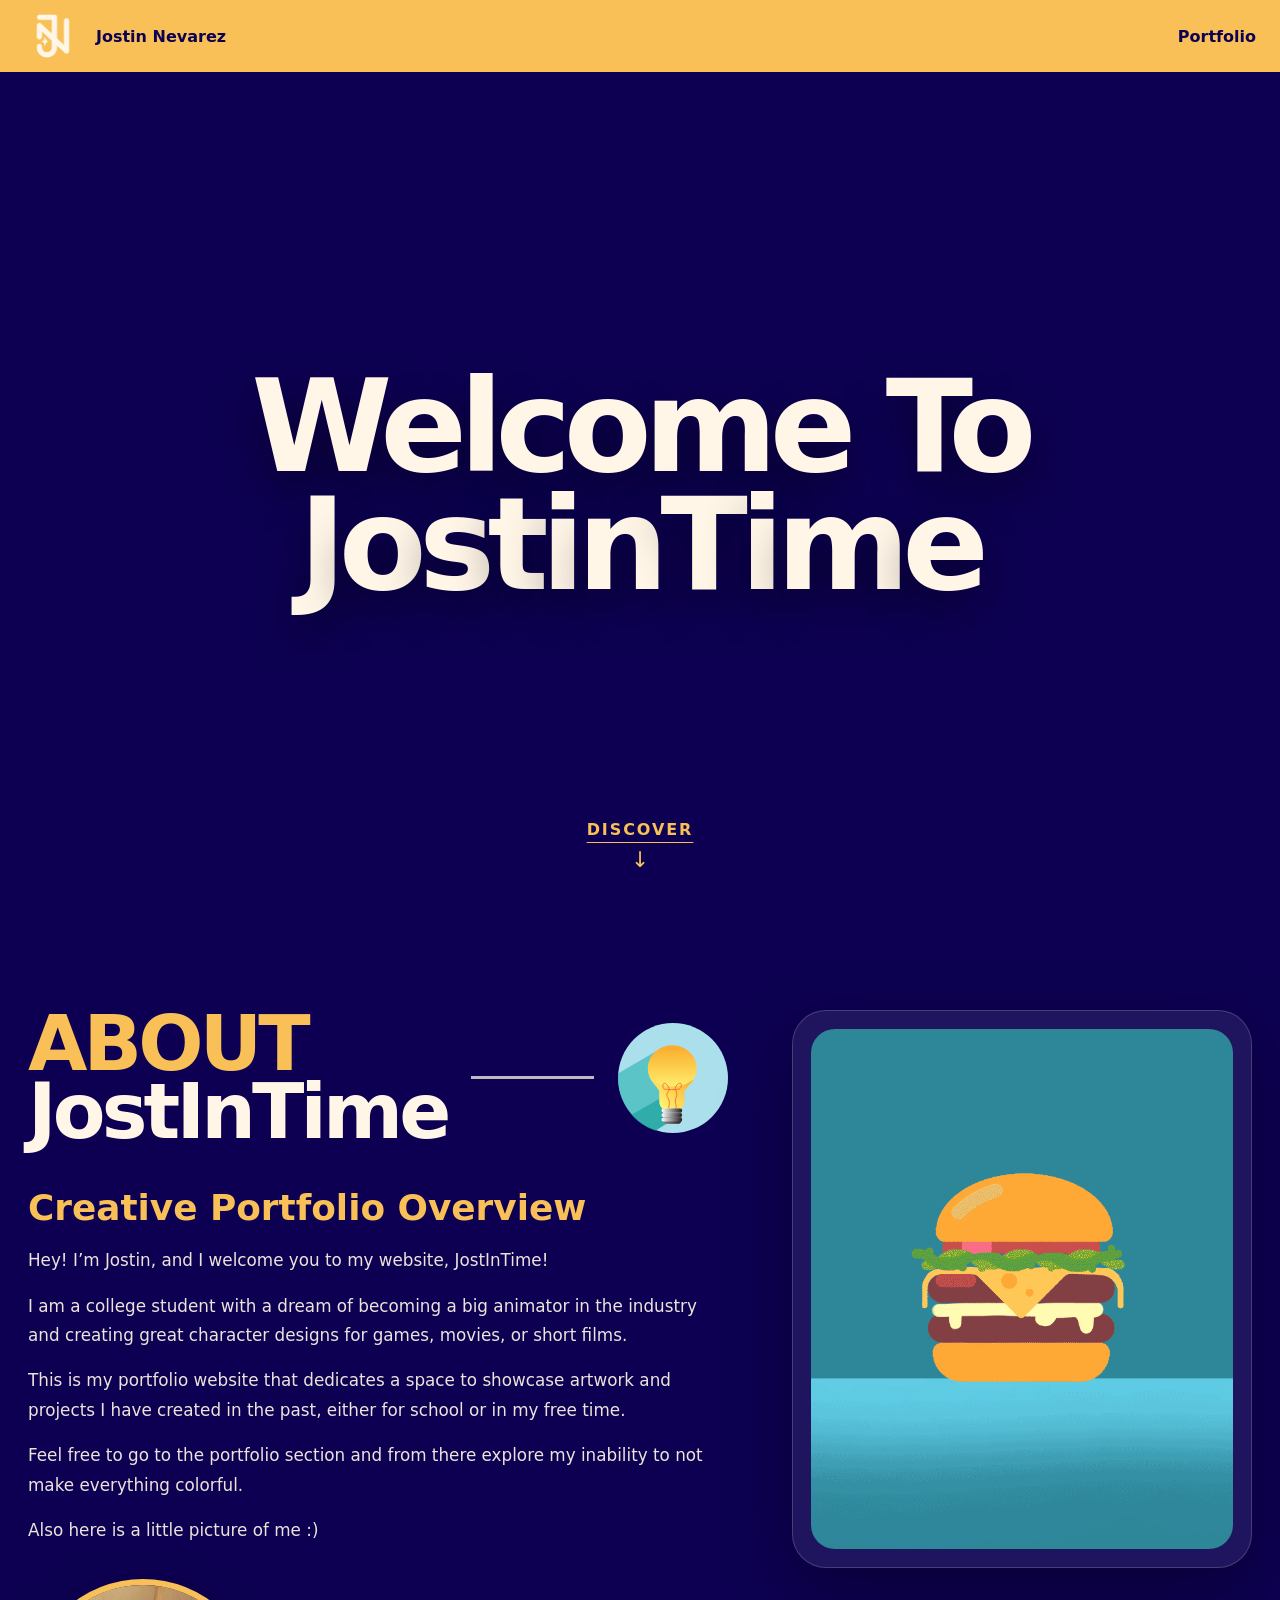
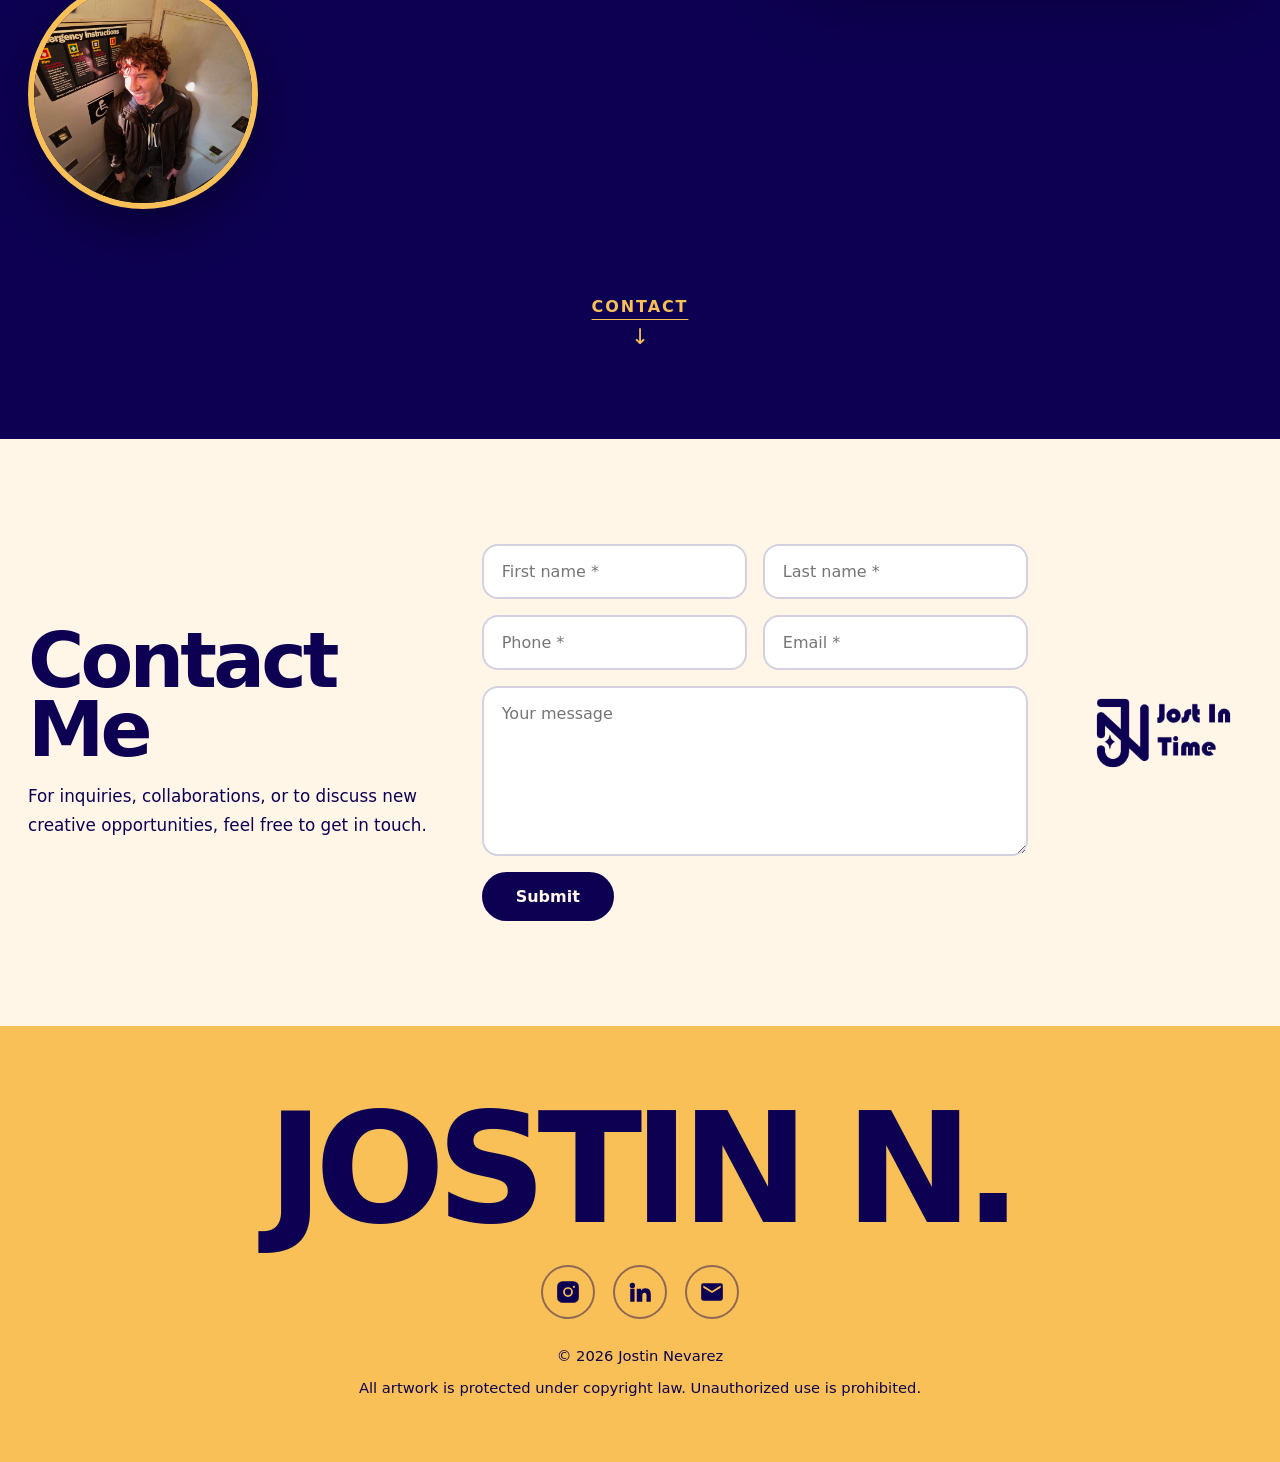
==== commit 882ce332: "Update index.html" ====
--- a/JostInTime/index.html
+++ b/JostInTime/index.html
@@ -137,7 +137,7 @@
       </form>
 
       <div class="contact-logo-wrap">
-        <img src="images/LOGO_Monogram_final-07.png" alt="Jostin Nevarez logo">
+        <img src="images/LOGO_Monogram_final-02.png" alt="Jostin Nevarez logo">
       </div>
 
     </div>
